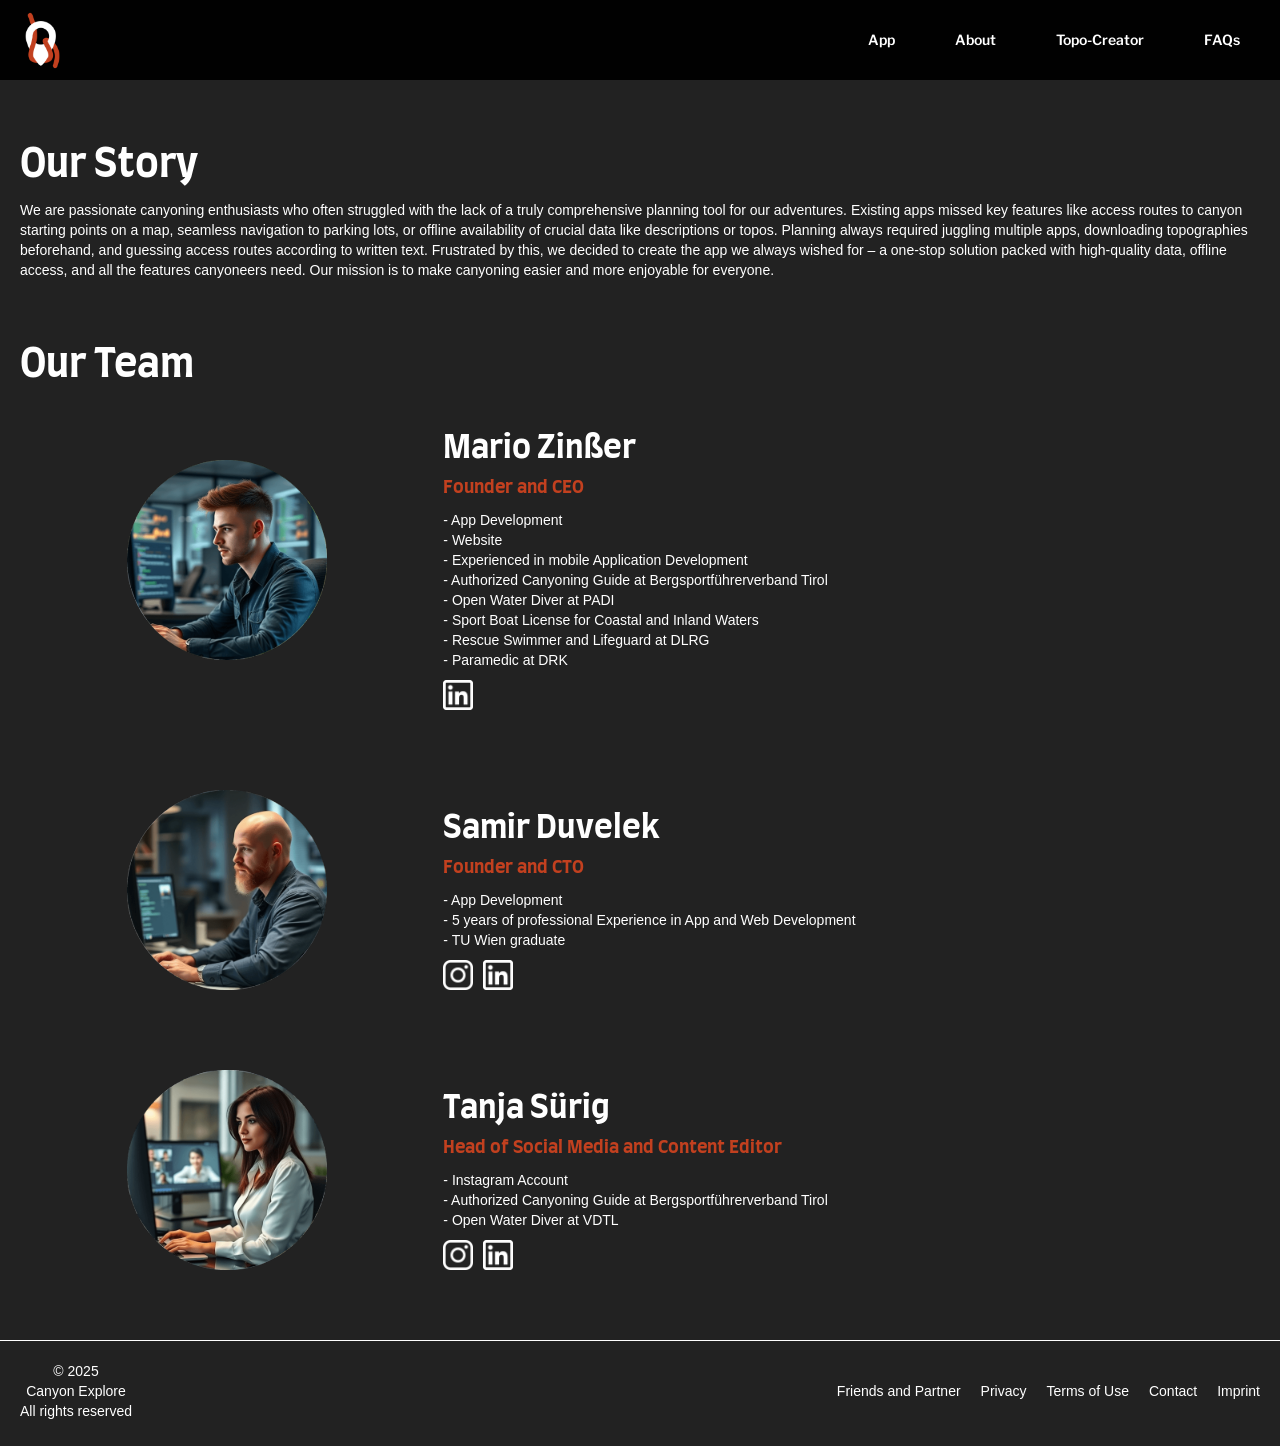
==== about/index.html @ db8e6ef5 "feat: version 1" ====
<!DOCTYPE html><html lang="en" data-wf-domain="www.canyon-explore.com" data-wf-page="65440cc160da2babdf709487" data-wf-site="65351b636047abfdf885dafb"><head><meta charset="utf-8"/><title>About</title><meta content="Plan your next canyoning adventure effortlessly! Discover detailed topographies, interactive maps, and essential canyon information all in one app." name="description"/><meta content="About" property="og:title"/><meta content="Plan your next canyoning adventure effortlessly! Discover detailed topographies, interactive maps, and essential canyon information all in one app." property="og:description"/><meta content="About" property="twitter:title"/><meta content="Plan your next canyoning adventure effortlessly! Discover detailed topographies, interactive maps, and essential canyon information all in one app." property="twitter:description"/><meta property="og:type" content="website"/><meta content="summary_large_image" name="twitter:card"/><meta content="width=device-width, initial-scale=1" name="viewport"/><link href="../assets/css/site.css" rel="stylesheet" type="text/css"/><link href="../assets/logos/677d293c46899a7c3271af0a_Canyon-Explore_Logo_light_blackBack_32.png" rel="shortcut icon" type="image/x-icon"/><link href="../assets/logos/677d293f7320017c57e8f703_Canyon-Explore_Logo_light_blackBack_256.png" rel="apple-touch-icon"/>
</head><body class="body-2"><div data-collapse="all" data-animation="default" data-duration="400" data-easing="ease-out" data-easing2="ease-out" role="banner" class="navigation w-nav"><div class="div-nav-bar"><div class="div-nav-logo"><div class="div-logo"><a href="/" class="link-logo w-inline-block"><img src="../assets/logos/67701f892122796ef4009e57_Canyon-Explore_Logo_light_noBack.png" loading="lazy" sizes="(max-width: 2480px) 100vw, 2480px" srcset="../assets/logos/67701f892122796ef4009e57_Canyon-Explore_Logo_light_noBack-p-500.png 500w, ../assets/logos/67701f892122796ef4009e57_Canyon-Explore_Logo_light_noBack-p-800.png 800w, ../assets/logos/67701f892122796ef4009e57_Canyon-Explore_Logo_light_noBack-p-1080.png 1080w, ../assets/logos/67701f892122796ef4009e57_Canyon-Explore_Logo_light_noBack-p-1600.png 1600w, ../assets/logos/67701f892122796ef4009e57_Canyon-Explore_Logo_light_noBack-p-2000.png 2000w, ../assets/logos/67701f892122796ef4009e57_Canyon-Explore_Logo_light_noBack.png 2480w" alt="canyon explore logo" class="image-logo"/></a></div></div><div class="div-nav-menubar"><a href="/" class="nav-link w-inline-block"><div class="text-block-nav">App</div></a><a href="/about" aria-current="page" class="nav-link w-inline-block w--current"><div class="text-block-nav">About</div></a><a href="https://topo-creator.canyon-explore.com/" target="_blank" class="nav-link w-inline-block"><div class="text-block-nav">Topo-Creator</div></a><a href="/faqs" class="nav-link w-inline-block"><div class="text-block-nav">FAQs</div></a></div></div><div data-w-id="5064131c-6b98-7886-200a-78e02615dc3b" class="div-nav-background"></div></div><section class="section-11"><h1 class="heading-9">Our Story</h1><p>We are passionate canyoning enthusiasts who often struggled with the lack of a truly comprehensive planning tool for our adventures. Existing apps missed key features like access routes to canyon starting points on a map, seamless navigation to parking lots, or offline availability of crucial data like descriptions or topos. Planning always required juggling multiple apps, downloading topographies beforehand, and guessing access routes according to written text. Frustrated by this, we decided to create the app we always wished for – a one-stop solution packed with high-quality data, offline access, and all the features canyoneers need. Our mission is to make canyoning easier and more enjoyable for everyone.</p></section><section class="section-9"><h1 class="heading-8">Our Team</h1></section><section class="section-10"><div class="div-block-19"><div class="columns-6 w-row"><div class="column-5 w-col w-col-4"><div class="div-block-17"><img src="../assets/images/677401cbb4c306c65fcf4782_mario_office.png" loading="lazy" sizes="(max-width: 479px) 96vw, (max-width: 767px) 97vw, (max-width: 991px) 31vw, (max-width: 1279px) 32vw, 33vw" srcset="../assets/images/677401cbb4c306c65fcf4782_mario_office-p-500.png 500w, ../assets/images/677401cbb4c306c65fcf4782_mario_office-p-800.png 800w, ../assets/images/677401cbb4c306c65fcf4782_mario_office.png 1024w" alt="mario office" class="image-20"/><img src="../assets/images/6771bc56de847249fac8bb61_mario_canyoning.png" loading="lazy" sizes="(max-width: 479px) 96vw, (max-width: 767px) 97vw, (max-width: 991px) 31vw, (max-width: 1279px) 32vw, 33vw" srcset="../assets/images/6771bc56de847249fac8bb61_mario_canyoning-p-500.png 500w, ../assets/images/6771bc56de847249fac8bb61_mario_canyoning-p-800.png 800w, ../assets/images/6771bc56de847249fac8bb61_mario_canyoning.png 1024w" alt="mario can" class="image-21"/></div></div><div class="w-col w-col-8"><h2 class="heading-11">Mario Zinßer</h2><h4 class="heading-14">Founder and CEO</h4><p>- App Development<br/>- Website<br/>- Experienced in mobile Application Development<br/>- Authorized Canyoning Guide at Bergsportführerverband Tirol<br/>- Open Water Diver at PADI<br/>- Sport Boat License for Coastal and Inland Waters<br/>- Rescue Swimmer and Lifeguard at DLRG<br/>- Paramedic at DRK</p><div class="div-block-18"><a href="https://www.linkedin.com/in/mario-zinsser/" target="_blank" class="w-inline-block"><img src="../assets/icons/677d2c56745a3816a3869003_linkedin.png" loading="lazy" alt="linkedin icon" class="image-22"/></a></div></div></div></div><div class="div-block-19"><div class="columns-6 w-row"><div class="column-5 w-col w-col-4"><div class="div-block-17"><img src="../assets/images/677401cbf8ae43c6a2ff76d9_samir_office.png" loading="lazy" sizes="(max-width: 479px) 96vw, (max-width: 767px) 97vw, (max-width: 991px) 31vw, (max-width: 1279px) 32vw, 33vw" srcset="../assets/images/677401cbf8ae43c6a2ff76d9_samir_office-p-500.png 500w, ../assets/images/677401cbf8ae43c6a2ff76d9_samir_office-p-800.png 800w, ../assets/images/677401cbf8ae43c6a2ff76d9_samir_office.png 1024w" alt="samir office" class="image-20"/><img src="../assets/images/6771bc5591f3f9852c69ddff_samir_canyoning.png" loading="lazy" sizes="(max-width: 479px) 96vw, (max-width: 767px) 97vw, (max-width: 991px) 31vw, (max-width: 1279px) 32vw, 33vw" srcset="../assets/images/6771bc5591f3f9852c69ddff_samir_canyoning-p-500.png 500w, ../assets/images/6771bc5591f3f9852c69ddff_samir_canyoning-p-800.png 800w, ../assets/images/6771bc5591f3f9852c69ddff_samir_canyoning.png 1024w" alt="samir can" class="image-21"/></div></div><div class="w-col w-col-8"><h2 class="heading-11">Samir Duvelek</h2><h4 class="heading-14">Founder and CTO</h4><p>- App Development<br/>- 5 years of professional Experience in App and Web Development<br/>- ⁠TU Wien graduate</p><div class="div-block-18"><a href="https://www.instagram.com" target="_blank" class="w-inline-block"><img src="../assets/icons/677d2c56225ca322fa68c792_insta.png" loading="lazy" alt="insta icon" class="image-23"/></a><a href="https://www.linkedin.com" target="_blank" class="w-inline-block"><img src="../assets/icons/677d2c56745a3816a3869003_linkedin.png" loading="lazy" alt="linkedin icon" class="image-22"/></a></div></div></div></div><div class="div-block-19"><div class="columns-6 w-row"><div class="column-5 w-col w-col-4"><div class="div-block-17"><img src="../assets/images/677401cb160207547bcafa12_tata_office.png" loading="lazy" sizes="(max-width: 479px) 96vw, (max-width: 767px) 97vw, (max-width: 991px) 31vw, (max-width: 1279px) 32vw, 33vw" srcset="../assets/images/677401cb160207547bcafa12_tata_office-p-500.png 500w, ../assets/images/677401cb160207547bcafa12_tata_office-p-800.png 800w, ../assets/images/677401cb160207547bcafa12_tata_office.png 1024w" alt="tata office" class="image-20"/><img src="../assets/images/6772f668ad59527c275caa33_tata_canyoning.png" loading="lazy" sizes="(max-width: 479px) 96vw, (max-width: 767px) 97vw, (max-width: 991px) 31vw, (max-width: 1279px) 32vw, 33vw" srcset="../assets/images/6772f668ad59527c275caa33_tata_canyoning-p-500.png 500w, ../assets/images/6772f668ad59527c275caa33_tata_canyoning-p-800.png 800w, ../assets/images/6772f668ad59527c275caa33_tata_canyoning.png 1024w" alt="tata can" class="image-21"/></div></div><div class="w-col w-col-8"><h2 class="heading-11">Tanja Sürig</h2><h4 class="heading-14">Head of Social Media and Content Editor</h4><p>- Instagram Account<br/>- Authorized Canyoning Guide at Bergsportführerverband Tirol<br/>- Open Water Diver at VDTL</p><div class="div-block-18"><a href="https://www.instagram.com/tata.srg" target="_blank" class="w-inline-block"><img src="../assets/icons/677d2c56225ca322fa68c792_insta.png" loading="lazy" alt="insta icon" class="image-23"/></a><a href="https://www.linkedin.com/in/tanja-s%C3%BCrig-2903/" target="_blank" class="w-inline-block"><img src="../assets/icons/677d2c56745a3816a3869003_linkedin.png" loading="lazy" alt="linkedin icon" class="image-22"/></a></div></div></div></div></section><div class="footer"><div class="div-block-16"></div><div class="div-footer-container"><div class="div-footer-logo"><div class="text-block-5">© 2025<br/>Canyon Explore<br/>All rights reserved</div></div><div class="div-footer-imprint"><a href="/friends-and-partner" class="link-text-footer">Friends and Partner</a><a href="/privacy" class="link-text-footer">Privacy</a><a href="/terms-of-use" class="link-text-footer">Terms of Use</a><a href="/contact" class="link-text-footer">Contact</a><a href="/imprint" class="link-text-footer">Imprint</a></div></div></div><script src="../assets/js/site.js" defer></script></body></html>
---- assets/css/site.css ----
@font-face {
  font-family: 'Farro';
  font-style: normal;
  font-weight: 300;
  font-display: swap;
  src: url('../fonts/i7dJIFl3byGNHa3hNJ6-.ttf') format('truetype');
}

@font-face {
  font-family: 'Farro';
  font-style: normal;
  font-weight: 400;
  font-display: swap;
  src: url('../fonts/i7dEIFl3byGNHZVN.ttf') format('truetype');
}

@font-face {
  font-family: 'Farro';
  font-style: normal;
  font-weight: 500;
  font-display: swap;
  src: url('../fonts/i7dJIFl3byGNHa25NZ6-.ttf') format('truetype');
}

@font-face {
  font-family: 'Farro';
  font-style: normal;
  font-weight: 700;
  font-display: swap;
  src: url('../fonts/i7dJIFl3byGNHa3xM56-.ttf') format('truetype');
}

@font-face {
  font-family: 'IBM Plex Mono';
  font-style: normal;
  font-weight: 300;
  font-display: swap;
  src: url('../fonts/-F6qfjptAgt5VM-kVkqdyU8n3oQI8lc.ttf') format('truetype');
}

@font-face {
  font-family: 'IBM Plex Mono';
  font-style: normal;
  font-weight: 400;
  font-display: swap;
  src: url('../fonts/-F63fjptAgt5VM-kVkqdyU8n5ig.ttf') format('truetype');
}

@font-face {
  font-family: 'IBM Plex Mono';
  font-style: normal;
  font-weight: 500;
  font-display: swap;
  src: url('../fonts/-F6qfjptAgt5VM-kVkqdyU8n3twJ8lc.ttf') format('truetype');
}

@font-face {
  font-family: 'IBM Plex Mono';
  font-style: normal;
  font-weight: 600;
  font-display: swap;
  src: url('../fonts/-F6qfjptAgt5VM-kVkqdyU8n3vAO8lc.ttf') format('truetype');
}

@font-face {
  font-family: 'IBM Plex Mono';
  font-style: normal;
  font-weight: 700;
  font-display: swap;
  src: url('../fonts/-F6qfjptAgt5VM-kVkqdyU8n3pQP8lc.ttf') format('truetype');
}

@font-face {
  font-family: 'Libre Franklin';
  font-style: normal;
  font-weight: 300;
  font-display: swap;
  src: url('../fonts/jizOREVItHgc8qDIbSTKq4XkRg8T88bjFuXOnduhcMWUBw.ttf') format('truetype');
}

@font-face {
  font-family: 'Libre Franklin';
  font-style: normal;
  font-weight: 400;
  font-display: swap;
  src: url('../fonts/jizOREVItHgc8qDIbSTKq4XkRg8T88bjFuXOnduhLsWUBw.ttf') format('truetype');
}

@font-face {
  font-family: 'Libre Franklin';
  font-style: normal;
  font-weight: 500;
  font-display: swap;
  src: url('../fonts/jizOREVItHgc8qDIbSTKq4XkRg8T88bjFuXOnduhHMWUBw.ttf') format('truetype');
}

@font-face {
  font-family: 'Libre Franklin';
  font-style: normal;
  font-weight: 600;
  font-display: swap;
  src: url('../fonts/jizOREVItHgc8qDIbSTKq4XkRg8T88bjFuXOnduh8MKUBw.ttf') format('truetype');
}

@font-face {
  font-family: 'Libre Franklin';
  font-style: normal;
  font-weight: 700;
  font-display: swap;
  src: url('../fonts/jizOREVItHgc8qDIbSTKq4XkRg8T88bjFuXOnduhycKUBw.ttf') format('truetype');
}

html {
  -webkit-text-size-adjust: 100%;
  -ms-text-size-adjust: 100%;
  font-family: sans-serif;
}

body {
  margin: 0;
}

article, aside, details, figcaption, figure, footer, header, hgroup, main, menu, nav, section, summary {
  display: block;
}

audio, canvas, progress, video {
  vertical-align: baseline;
  display: inline-block;
}

audio:not([controls]) {
  height: 0;
  display: none;
}

[hidden], template {
  display: none;
}

a {
  background-color: #0000;
}

a:active, a:hover {
  outline: 0;
}

abbr[title] {
  border-bottom: 1px dotted;
}

b, strong {
  font-weight: bold;
}

dfn {
  font-style: italic;
}

h1 {
  margin: .67em 0;
  font-size: 2em;
}

mark {
  color: #000;
  background: #ff0;
}

small {
  font-size: 80%;
}

sub, sup {
  vertical-align: baseline;
  font-size: 75%;
  line-height: 0;
  position: relative;
}

sup {
  top: -.5em;
}

sub {
  bottom: -.25em;
}

img {
  border: 0;
}

svg:not(:root) {
  overflow: hidden;
}

hr {
  box-sizing: content-box;
  height: 0;
}

pre {
  overflow: auto;
}

code, kbd, pre, samp {
  font-family: monospace;
  font-size: 1em;
}

button, input, optgroup, select, textarea {
  color: inherit;
  font: inherit;
  margin: 0;
}

button {
  overflow: visible;
}

button, select {
  text-transform: none;
}

button, html input[type="button"], input[type="reset"] {
  -webkit-appearance: button;
  cursor: pointer;
}

button[disabled], html input[disabled] {
  cursor: default;
}

button::-moz-focus-inner, input::-moz-focus-inner {
  border: 0;
  padding: 0;
}

input {
  line-height: normal;
}

input[type="checkbox"], input[type="radio"] {
  box-sizing: border-box;
  padding: 0;
}

input[type="number"]::-webkit-inner-spin-button, input[type="number"]::-webkit-outer-spin-button {
  height: auto;
}

input[type="search"] {
  -webkit-appearance: none;
}

input[type="search"]::-webkit-search-cancel-button, input[type="search"]::-webkit-search-decoration {
  -webkit-appearance: none;
}

legend {
  border: 0;
  padding: 0;
}

textarea {
  overflow: auto;
}

optgroup {
  font-weight: bold;
}

table {
  border-collapse: collapse;
  border-spacing: 0;
}

td, th {
  padding: 0;
}

@font-face {
  font-family: site-icons;
  src: url("[data-uri]") format("truetype");
  font-weight: normal;
  font-style: normal;
}

[class^="w-icon-"], [class*=" w-icon-"] {
  speak: none;
  font-variant: normal;
  text-transform: none;
  -webkit-font-smoothing: antialiased;
  -moz-osx-font-smoothing: grayscale;
  font-style: normal;
  font-weight: normal;
  line-height: 1;
  font-family: site-icons !important;
}

.w-icon-slider-right:before {
  content: "";
}

.w-icon-slider-left:before {
  content: "";
}

.w-icon-nav-menu:before {
  content: "";
}

.w-icon-arrow-down:before, .w-icon-dropdown-toggle:before {
  content: "";
}

.w-icon-file-upload-remove:before {
  content: "";
}

.w-icon-file-upload-icon:before {
  content: "";
}

* {
  box-sizing: border-box;
}

html {
  height: 100%;
}

body {
  color: #333;
  background-color: #fff;
  min-height: 100%;
  margin: 0;
  font-family: Arial, sans-serif;
  font-size: 14px;
  line-height: 20px;
}

img {
  vertical-align: middle;
  max-width: 100%;
  display: inline-block;
}

html.w-mod-touch * {
  background-attachment: scroll !important;
}

.w-block {
  display: block;
}

.w-inline-block {
  max-width: 100%;
  display: inline-block;
}

.w-clearfix:before, .w-clearfix:after {
  content: " ";
  grid-area: 1 / 1 / 2 / 2;
  display: table;
}

.w-clearfix:after {
  clear: both;
}

.w-hidden {
  display: none;
}

.w-button {
  color: #fff;
  line-height: inherit;
  cursor: pointer;
  background-color: #3898ec;
  border: 0;
  border-radius: 0;
  padding: 9px 15px;
  text-decoration: none;
  display: inline-block;
}

input.w-button {
  -webkit-appearance: button;
}

html[data-w-dynpage] [data-w-cloak] {
  color: #0000 !important;
}

.w-code-block {
  margin: unset;
}

pre.w-code-block code {
  all: inherit;
}

.w-optimization {
  display: contents;
}

.w-site-badge, .w-site-badge > img {
  box-sizing: unset;
  width: unset;
  height: unset;
  max-height: unset;
  max-width: unset;
  min-height: unset;
  min-width: unset;
  margin: unset;
  padding: unset;
  float: unset;
  clear: unset;
  border: unset;
  border-radius: unset;
  background: unset;
  background-image: unset;
  background-position: unset;
  background-size: unset;
  background-repeat: unset;
  background-origin: unset;
  background-clip: unset;
  background-attachment: unset;
  background-color: unset;
  box-shadow: unset;
  transform: unset;
  direction: unset;
  font-family: unset;
  font-weight: unset;
  color: unset;
  font-size: unset;
  line-height: unset;
  font-style: unset;
  font-variant: unset;
  text-align: unset;
  letter-spacing: unset;
  -webkit-text-decoration: unset;
  text-decoration: unset;
  text-indent: unset;
  text-transform: unset;
  list-style-type: unset;
  text-shadow: unset;
  vertical-align: unset;
  cursor: unset;
  white-space: unset;
  word-break: unset;
  word-spacing: unset;
  word-wrap: unset;
  transition: unset;
}

.w-site-badge {
  white-space: nowrap;
  cursor: pointer;
  box-shadow: 0 0 0 1px #0000001a, 0 1px 3px #0000001a;
  visibility: visible !important;
  opacity: 1 !important;
  z-index: 2147483647 !important;
  color: #aaadb0 !important;
  overflow: unset !important;
  background-color: #fff !important;
  border-radius: 3px !important;
  width: auto !important;
  height: auto !important;
  margin: 0 !important;
  padding: 6px !important;
  font-size: 12px !important;
  line-height: 14px !important;
  text-decoration: none !important;
  display: inline-block !important;
  position: fixed !important;
  inset: auto 12px 12px auto !important;
  transform: none !important;
}

.w-site-badge > img {
  position: unset;
  visibility: unset !important;
  opacity: 1 !important;
  vertical-align: middle !important;
  display: inline-block !important;
}

h1, h2, h3, h4, h5, h6 {
  margin-bottom: 10px;
  font-weight: bold;
}

h1 {
  margin-top: 20px;
  font-size: 38px;
  line-height: 44px;
}

h2 {
  margin-top: 20px;
  font-size: 32px;
  line-height: 36px;
}

h3 {
  margin-top: 20px;
  font-size: 24px;
  line-height: 30px;
}

h4 {
  margin-top: 10px;
  font-size: 18px;
  line-height: 24px;
}

h5 {
  margin-top: 10px;
  font-size: 14px;
  line-height: 20px;
}

h6 {
  margin-top: 10px;
  font-size: 12px;
  line-height: 18px;
}

p {
  margin-top: 0;
  margin-bottom: 10px;
}

blockquote {
  border-left: 5px solid #e2e2e2;
  margin: 0 0 10px;
  padding: 10px 20px;
  font-size: 18px;
  line-height: 22px;
}

figure {
  margin: 0 0 10px;
}

ul, ol {
  margin-top: 0;
  margin-bottom: 10px;
  padding-left: 40px;
}

.w-list-unstyled {
  padding-left: 0;
  list-style: none;
}

.w-embed:before, .w-embed:after {
  content: " ";
  grid-area: 1 / 1 / 2 / 2;
  display: table;
}

.w-embed:after {
  clear: both;
}

.w-video {
  width: 100%;
  padding: 0;
  position: relative;
}

.w-video iframe, .w-video object, .w-video embed {
  border: none;
  width: 100%;
  height: 100%;
  position: absolute;
  top: 0;
  left: 0;
}

fieldset {
  border: 0;
  margin: 0;
  padding: 0;
}

button, [type="button"], [type="reset"] {
  cursor: pointer;
  -webkit-appearance: button;
  border: 0;
}

.w-form {
  margin: 0 0 15px;
}

.w-form-done {
  text-align: center;
  background-color: #ddd;
  padding: 20px;
  display: none;
}

.w-form-fail {
  background-color: #ffdede;
  margin-top: 10px;
  padding: 10px;
  display: none;
}

label {
  margin-bottom: 5px;
  font-weight: bold;
  display: block;
}

.w-input, .w-select {
  color: #333;
  vertical-align: middle;
  background-color: #fff;
  border: 1px solid #ccc;
  width: 100%;
  height: 38px;
  margin-bottom: 10px;
  padding: 8px 12px;
  font-size: 14px;
  line-height: 1.42857;
  display: block;
}

.w-input::placeholder, .w-select::placeholder {
  color: #999;
}

.w-input:focus, .w-select:focus {
  border-color: #3898ec;
  outline: 0;
}

.w-input[disabled], .w-select[disabled], .w-input[readonly], .w-select[readonly], fieldset[disabled] .w-input, fieldset[disabled] .w-select {
  cursor: not-allowed;
}

.w-input[disabled]:not(.w-input-disabled), .w-select[disabled]:not(.w-input-disabled), .w-input[readonly], .w-select[readonly], fieldset[disabled]:not(.w-input-disabled) .w-input, fieldset[disabled]:not(.w-input-disabled) .w-select {
  background-color: #eee;
}

textarea.w-input, textarea.w-select {
  height: auto;
}

.w-select {
  background-color: #f3f3f3;
}

.w-select[multiple] {
  height: auto;
}

.w-form-label {
  cursor: pointer;
  margin-bottom: 0;
  font-weight: normal;
  display: inline-block;
}

.w-radio {
  margin-bottom: 5px;
  padding-left: 20px;
  display: block;
}

.w-radio:before, .w-radio:after {
  content: " ";
  grid-area: 1 / 1 / 2 / 2;
  display: table;
}

.w-radio:after {
  clear: both;
}

.w-radio-input {
  float: left;
  margin: 3px 0 0 -20px;
  line-height: normal;
}

.w-file-upload {
  margin-bottom: 10px;
  display: block;
}

.w-file-upload-input {
  opacity: 0;
  z-index: -100;
  width: .1px;
  height: .1px;
  position: absolute;
  overflow: hidden;
}

.w-file-upload-default, .w-file-upload-uploading, .w-file-upload-success {
  color: #333;
  display: inline-block;
}

.w-file-upload-error {
  margin-top: 10px;
  display: block;
}

.w-file-upload-default.w-hidden, .w-file-upload-uploading.w-hidden, .w-file-upload-error.w-hidden, .w-file-upload-success.w-hidden {
  display: none;
}

.w-file-upload-uploading-btn {
  cursor: pointer;
  background-color: #fafafa;
  border: 1px solid #ccc;
  margin: 0;
  padding: 8px 12px;
  font-size: 14px;
  font-weight: normal;
  display: flex;
}

.w-file-upload-file {
  background-color: #fafafa;
  border: 1px solid #ccc;
  flex-grow: 1;
  justify-content: space-between;
  margin: 0;
  padding: 8px 9px 8px 11px;
  display: flex;
}

.w-file-upload-file-name {
  font-size: 14px;
  font-weight: normal;
  display: block;
}

.w-file-remove-link {
  cursor: pointer;
  width: auto;
  height: auto;
  margin-top: 3px;
  margin-left: 10px;
  padding: 3px;
  display: block;
}

.w-icon-file-upload-remove {
  margin: auto;
  font-size: 10px;
}

.w-file-upload-error-msg {
  color: #ea384c;
  padding: 2px 0;
  display: inline-block;
}

.w-file-upload-info {
  padding: 0 12px;
  line-height: 38px;
  display: inline-block;
}

.w-file-upload-label {
  cursor: pointer;
  background-color: #fafafa;
  border: 1px solid #ccc;
  margin: 0;
  padding: 8px 12px;
  font-size: 14px;
  font-weight: normal;
  display: inline-block;
}

.w-icon-file-upload-icon, .w-icon-file-upload-uploading {
  width: 20px;
  margin-right: 8px;
  display: inline-block;
}

.w-icon-file-upload-uploading {
  height: 20px;
}

.w-container {
  max-width: 940px;
  margin-left: auto;
  margin-right: auto;
}

.w-container:before, .w-container:after {
  content: " ";
  grid-area: 1 / 1 / 2 / 2;
  display: table;
}

.w-container:after {
  clear: both;
}

.w-container .w-row {
  margin-left: -10px;
  margin-right: -10px;
}

.w-row:before, .w-row:after {
  content: " ";
  grid-area: 1 / 1 / 2 / 2;
  display: table;
}

.w-row:after {
  clear: both;
}

.w-row .w-row {
  margin-left: 0;
  margin-right: 0;
}

.w-col {
  float: left;
  width: 100%;
  min-height: 1px;
  padding-left: 10px;
  padding-right: 10px;
  position: relative;
}

.w-col .w-col {
  padding-left: 0;
  padding-right: 0;
}

.w-col-1 {
  width: 8.33333%;
}

.w-col-2 {
  width: 16.6667%;
}

.w-col-3 {
  width: 25%;
}

.w-col-4 {
  width: 33.3333%;
}

.w-col-5 {
  width: 41.6667%;
}

.w-col-6 {
  width: 50%;
}

.w-col-7 {
  width: 58.3333%;
}

.w-col-8 {
  width: 66.6667%;
}

.w-col-9 {
  width: 75%;
}

.w-col-10 {
  width: 83.3333%;
}

.w-col-11 {
  width: 91.6667%;
}

.w-col-12 {
  width: 100%;
}

.w-hidden-main {
  display: none !important;
}

@media screen and (max-width: 991px) {
  .w-container {
    max-width: 728px;
  }

  .w-hidden-main {
    display: inherit !important;
  }

  .w-hidden-medium {
    display: none !important;
  }

  .w-col-medium-1 {
    width: 8.33333%;
  }

  .w-col-medium-2 {
    width: 16.6667%;
  }

  .w-col-medium-3 {
    width: 25%;
  }

  .w-col-medium-4 {
    width: 33.3333%;
  }

  .w-col-medium-5 {
    width: 41.6667%;
  }

  .w-col-medium-6 {
    width: 50%;
  }

  .w-col-medium-7 {
    width: 58.3333%;
  }

  .w-col-medium-8 {
    width: 66.6667%;
  }

  .w-col-medium-9 {
    width: 75%;
  }

  .w-col-medium-10 {
    width: 83.3333%;
  }

  .w-col-medium-11 {
    width: 91.6667%;
  }

  .w-col-medium-12 {
    width: 100%;
  }

  .w-col-stack {
    width: 100%;
    left: auto;
    right: auto;
  }
}

@media screen and (max-width: 767px) {
  .w-hidden-main, .w-hidden-medium {
    display: inherit !important;
  }

  .w-hidden-small {
    display: none !important;
  }

  .w-row, .w-container .w-row {
    margin-left: 0;
    margin-right: 0;
  }

  .w-col {
    width: 100%;
    left: auto;
    right: auto;
  }

  .w-col-small-1 {
    width: 8.33333%;
  }

  .w-col-small-2 {
    width: 16.6667%;
  }

  .w-col-small-3 {
    width: 25%;
  }

  .w-col-small-4 {
    width: 33.3333%;
  }

  .w-col-small-5 {
    width: 41.6667%;
  }

  .w-col-small-6 {
    width: 50%;
  }

  .w-col-small-7 {
    width: 58.3333%;
  }

  .w-col-small-8 {
    width: 66.6667%;
  }

  .w-col-small-9 {
    width: 75%;
  }

  .w-col-small-10 {
    width: 83.3333%;
  }

  .w-col-small-11 {
    width: 91.6667%;
  }

  .w-col-small-12 {
    width: 100%;
  }
}

@media screen and (max-width: 479px) {
  .w-container {
    max-width: none;
  }

  .w-hidden-main, .w-hidden-medium, .w-hidden-small {
    display: inherit !important;
  }

  .w-hidden-tiny {
    display: none !important;
  }

  .w-col {
    width: 100%;
  }

  .w-col-tiny-1 {
    width: 8.33333%;
  }

  .w-col-tiny-2 {
    width: 16.6667%;
  }

  .w-col-tiny-3 {
    width: 25%;
  }

  .w-col-tiny-4 {
    width: 33.3333%;
  }

  .w-col-tiny-5 {
    width: 41.6667%;
  }

  .w-col-tiny-6 {
    width: 50%;
  }

  .w-col-tiny-7 {
    width: 58.3333%;
  }

  .w-col-tiny-8 {
    width: 66.6667%;
  }

  .w-col-tiny-9 {
    width: 75%;
  }

  .w-col-tiny-10 {
    width: 83.3333%;
  }

  .w-col-tiny-11 {
    width: 91.6667%;
  }

  .w-col-tiny-12 {
    width: 100%;
  }
}

.w-widget {
  position: relative;
}

.w-widget-map {
  width: 100%;
  height: 400px;
}

.w-widget-map label {
  width: auto;
  display: inline;
}

.w-widget-map img {
  max-width: inherit;
}

.w-widget-map .gm-style-iw {
  text-align: center;
}

.w-widget-map .gm-style-iw > button {
  display: none !important;
}

.w-widget-twitter {
  overflow: hidden;
}

.w-widget-twitter-count-shim {
  vertical-align: top;
  text-align: center;
  background: #fff;
  border: 1px solid #758696;
  border-radius: 3px;
  width: 28px;
  height: 20px;
  display: inline-block;
  position: relative;
}

.w-widget-twitter-count-shim * {
  pointer-events: none;
  -webkit-user-select: none;
  user-select: none;
}

.w-widget-twitter-count-shim .w-widget-twitter-count-inner {
  text-align: center;
  color: #999;
  font-family: serif;
  font-size: 15px;
  line-height: 12px;
  position: relative;
}

.w-widget-twitter-count-shim .w-widget-twitter-count-clear {
  display: block;
  position: relative;
}

.w-widget-twitter-count-shim.w--large {
  width: 36px;
  height: 28px;
}

.w-widget-twitter-count-shim.w--large .w-widget-twitter-count-inner {
  font-size: 18px;
  line-height: 18px;
}

.w-widget-twitter-count-shim:not(.w--vertical) {
  margin-left: 5px;
  margin-right: 8px;
}

.w-widget-twitter-count-shim:not(.w--vertical).w--large {
  margin-left: 6px;
}

.w-widget-twitter-count-shim:not(.w--vertical):before, .w-widget-twitter-count-shim:not(.w--vertical):after {
  content: " ";
  pointer-events: none;
  border: solid #0000;
  width: 0;
  height: 0;
  position: absolute;
  top: 50%;
  left: 0;
}

.w-widget-twitter-count-shim:not(.w--vertical):before {
  border-width: 4px;
  border-color: #75869600 #5d6c7b #75869600 #75869600;
  margin-top: -4px;
  margin-left: -9px;
}

.w-widget-twitter-count-shim:not(.w--vertical).w--large:before {
  border-width: 5px;
  margin-top: -5px;
  margin-left: -10px;
}

.w-widget-twitter-count-shim:not(.w--vertical):after {
  border-width: 4px;
  border-color: #fff0 #fff #fff0 #fff0;
  margin-top: -4px;
  margin-left: -8px;
}

.w-widget-twitter-count-shim:not(.w--vertical).w--large:after {
  border-width: 5px;
  margin-top: -5px;
  margin-left: -9px;
}

.w-widget-twitter-count-shim.w--vertical {
  width: 61px;
  height: 33px;
  margin-bottom: 8px;
}

.w-widget-twitter-count-shim.w--vertical:before, .w-widget-twitter-count-shim.w--vertical:after {
  content: " ";
  pointer-events: none;
  border: solid #0000;
  width: 0;
  height: 0;
  position: absolute;
  top: 100%;
  left: 50%;
}

.w-widget-twitter-count-shim.w--vertical:before {
  border-width: 5px;
  border-color: #5d6c7b #75869600 #75869600;
  margin-left: -5px;
}

.w-widget-twitter-count-shim.w--vertical:after {
  border-width: 4px;
  border-color: #fff #fff0 #fff0;
  margin-left: -4px;
}

.w-widget-twitter-count-shim.w--vertical .w-widget-twitter-count-inner {
  font-size: 18px;
  line-height: 22px;
}

.w-widget-twitter-count-shim.w--vertical.w--large {
  width: 76px;
}

.w-background-video {
  color: #fff;
  height: 500px;
  position: relative;
  overflow: hidden;
}

.w-background-video > video {
  object-fit: cover;
  z-index: -100;
  background-position: 50%;
  background-size: cover;
  width: 100%;
  height: 100%;
  margin: auto;
  position: absolute;
  inset: -100%;
}

.w-background-video > video::-webkit-media-controls-start-playback-button {
  -webkit-appearance: none;
  display: none !important;
}

.w-background-video--control {
  background-color: #0000;
  padding: 0;
  position: absolute;
  bottom: 1em;
  right: 1em;
}

.w-background-video--control > [hidden] {
  display: none !important;
}

.w-slider {
  text-align: center;
  clear: both;
  -webkit-tap-highlight-color: #0000;
  tap-highlight-color: #0000;
  background: #ddd;
  height: 300px;
  position: relative;
}

.w-slider-mask {
  z-index: 1;
  white-space: nowrap;
  height: 100%;
  display: block;
  position: relative;
  left: 0;
  right: 0;
  overflow: hidden;
}

.w-slide {
  vertical-align: top;
  white-space: normal;
  text-align: left;
  width: 100%;
  height: 100%;
  display: inline-block;
  position: relative;
}

.w-slider-nav {
  z-index: 2;
  text-align: center;
  -webkit-tap-highlight-color: #0000;
  tap-highlight-color: #0000;
  height: 40px;
  margin: auto;
  padding-top: 10px;
  position: absolute;
  inset: auto 0 0;
}

.w-slider-nav.w-round > div {
  border-radius: 100%;
}

.w-slider-nav.w-num > div {
  font-size: inherit;
  line-height: inherit;
  width: auto;
  height: auto;
  padding: .2em .5em;
}

.w-slider-nav.w-shadow > div {
  box-shadow: 0 0 3px #3336;
}

.w-slider-nav-invert {
  color: #fff;
}

.w-slider-nav-invert > div {
  background-color: #2226;
}

.w-slider-nav-invert > div.w-active {
  background-color: #222;
}

.w-slider-dot {
  cursor: pointer;
  background-color: #fff6;
  width: 1em;
  height: 1em;
  margin: 0 3px .5em;
  transition: background-color .1s, color .1s;
  display: inline-block;
  position: relative;
}

.w-slider-dot.w-active {
  background-color: #fff;
}

.w-slider-dot:focus {
  outline: none;
  box-shadow: 0 0 0 2px #fff;
}

.w-slider-dot:focus.w-active {
  box-shadow: none;
}

.w-slider-arrow-left, .w-slider-arrow-right {
  cursor: pointer;
  color: #fff;
  -webkit-tap-highlight-color: #0000;
  tap-highlight-color: #0000;
  -webkit-user-select: none;
  user-select: none;
  width: 80px;
  margin: auto;
  font-size: 40px;
  position: absolute;
  inset: 0;
  overflow: hidden;
}

.w-slider-arrow-left [class^="w-icon-"], .w-slider-arrow-right [class^="w-icon-"], .w-slider-arrow-left [class*=" w-icon-"], .w-slider-arrow-right [class*=" w-icon-"] {
  position: absolute;
}

.w-slider-arrow-left:focus, .w-slider-arrow-right:focus {
  outline: 0;
}

.w-slider-arrow-left {
  z-index: 3;
  right: auto;
}

.w-slider-arrow-right {
  z-index: 4;
  left: auto;
}

.w-icon-slider-left, .w-icon-slider-right {
  width: 1em;
  height: 1em;
  margin: auto;
  inset: 0;
}

.w-slider-aria-label {
  clip: rect(0 0 0 0);
  border: 0;
  width: 1px;
  height: 1px;
  margin: -1px;
  padding: 0;
  position: absolute;
  overflow: hidden;
}

.w-slider-force-show {
  display: block !important;
}

.w-dropdown {
  text-align: left;
  z-index: 900;
  margin-left: auto;
  margin-right: auto;
  display: inline-block;
  position: relative;
}

.w-dropdown-btn, .w-dropdown-toggle, .w-dropdown-link {
  vertical-align: top;
  color: #222;
  text-align: left;
  white-space: nowrap;
  margin-left: auto;
  margin-right: auto;
  padding: 20px;
  text-decoration: none;
  position: relative;
}

.w-dropdown-toggle {
  -webkit-user-select: none;
  user-select: none;
  cursor: pointer;
  padding-right: 40px;
  display: inline-block;
}

.w-dropdown-toggle:focus {
  outline: 0;
}

.w-icon-dropdown-toggle {
  width: 1em;
  height: 1em;
  margin: auto 20px auto auto;
  position: absolute;
  top: 0;
  bottom: 0;
  right: 0;
}

.w-dropdown-list {
  background: #ddd;
  min-width: 100%;
  display: none;
  position: absolute;
}

.w-dropdown-list.w--open {
  display: block;
}

.w-dropdown-link {
  color: #222;
  padding: 10px 20px;
  display: block;
}

.w-dropdown-link.w--current {
  color: #0082f3;
}

.w-dropdown-link:focus {
  outline: 0;
}

@media screen and (max-width: 767px) {
  .w-nav-brand {
    padding-left: 10px;
  }
}

.w-lightbox-backdrop {
  cursor: auto;
  letter-spacing: normal;
  text-indent: 0;
  text-shadow: none;
  text-transform: none;
  visibility: visible;
  white-space: normal;
  word-break: normal;
  word-spacing: normal;
  word-wrap: normal;
  color: #fff;
  text-align: center;
  z-index: 2000;
  opacity: 0;
  -webkit-user-select: none;
  -moz-user-select: none;
  -webkit-tap-highlight-color: transparent;
  background: #000000e6;
  outline: 0;
  font-family: Helvetica Neue, Helvetica, Ubuntu, Segoe UI, Verdana, sans-serif;
  font-size: 17px;
  font-style: normal;
  font-weight: 300;
  line-height: 1.2;
  list-style: disc;
  position: fixed;
  inset: 0;
  -webkit-transform: translate(0);
}

.w-lightbox-backdrop, .w-lightbox-container {
  -webkit-overflow-scrolling: touch;
  height: 100%;
  overflow: auto;
}

.w-lightbox-content {
  height: 100vh;
  position: relative;
  overflow: hidden;
}

.w-lightbox-view {
  opacity: 0;
  width: 100vw;
  height: 100vh;
  position: absolute;
}

.w-lightbox-view:before {
  content: "";
  height: 100vh;
}

.w-lightbox-group, .w-lightbox-group .w-lightbox-view, .w-lightbox-group .w-lightbox-view:before {
  height: 86vh;
}

.w-lightbox-frame, .w-lightbox-view:before {
  vertical-align: middle;
  display: inline-block;
}

.w-lightbox-figure {
  margin: 0;
  position: relative;
}

.w-lightbox-group .w-lightbox-figure {
  cursor: pointer;
}

.w-lightbox-img {
  width: auto;
  max-width: none;
  height: auto;
}

.w-lightbox-image {
  float: none;
  max-width: 100vw;
  max-height: 100vh;
  display: block;
}

.w-lightbox-group .w-lightbox-image {
  max-height: 86vh;
}

.w-lightbox-caption {
  text-align: left;
  text-overflow: ellipsis;
  white-space: nowrap;
  background: #0006;
  padding: .5em 1em;
  position: absolute;
  bottom: 0;
  left: 0;
  right: 0;
  overflow: hidden;
}

.w-lightbox-embed {
  width: 100%;
  height: 100%;
  position: absolute;
  inset: 0;
}

.w-lightbox-control {
  cursor: pointer;
  background-position: center;
  background-repeat: no-repeat;
  background-size: 24px;
  width: 4em;
  transition: all .3s;
  position: absolute;
  top: 0;
}

.w-lightbox-left {
  background-image: url("[data-uri]");
  display: none;
  bottom: 0;
  left: 0;
}

.w-lightbox-right {
  background-image: url("[data-uri]");
  display: none;
  bottom: 0;
  right: 0;
}

.w-lightbox-close {
  background-image: url("[data-uri]");
  background-size: 18px;
  height: 2.6em;
  right: 0;
}

.w-lightbox-strip {
  white-space: nowrap;
  padding: 0 1vh;
  line-height: 0;
  position: absolute;
  bottom: 0;
  left: 0;
  right: 0;
  overflow: auto hidden;
}

.w-lightbox-item {
  box-sizing: content-box;
  cursor: pointer;
  width: 10vh;
  padding: 2vh 1vh;
  display: inline-block;
  -webkit-transform: translate3d(0, 0, 0);
}

.w-lightbox-active {
  opacity: .3;
}

.w-lightbox-thumbnail {
  background: #222;
  height: 10vh;
  position: relative;
  overflow: hidden;
}

.w-lightbox-thumbnail-image {
  position: absolute;
  top: 0;
  left: 0;
}

.w-lightbox-thumbnail .w-lightbox-tall {
  width: 100%;
  top: 50%;
  transform: translate(0, -50%);
}

.w-lightbox-thumbnail .w-lightbox-wide {
  height: 100%;
  left: 50%;
  transform: translate(-50%);
}

.w-lightbox-spinner {
  box-sizing: border-box;
  border: 5px solid #0006;
  border-radius: 50%;
  width: 40px;
  height: 40px;
  margin-top: -20px;
  margin-left: -20px;
  animation: .8s linear infinite spin;
  position: absolute;
  top: 50%;
  left: 50%;
}

.w-lightbox-spinner:after {
  content: "";
  border: 3px solid #0000;
  border-bottom-color: #fff;
  border-radius: 50%;
  position: absolute;
  inset: -4px;
}

.w-lightbox-hide {
  display: none;
}

.w-lightbox-noscroll {
  overflow: hidden;
}

@media (min-width: 768px) {
  .w-lightbox-content {
    height: 96vh;
    margin-top: 2vh;
  }

  .w-lightbox-view, .w-lightbox-view:before {
    height: 96vh;
  }

  .w-lightbox-group, .w-lightbox-group .w-lightbox-view, .w-lightbox-group .w-lightbox-view:before {
    height: 84vh;
  }

  .w-lightbox-image {
    max-width: 96vw;
    max-height: 96vh;
  }

  .w-lightbox-group .w-lightbox-image {
    max-width: 82.3vw;
    max-height: 84vh;
  }

  .w-lightbox-left, .w-lightbox-right {
    opacity: .5;
    display: block;
  }

  .w-lightbox-close {
    opacity: .8;
  }

  .w-lightbox-control:hover {
    opacity: 1;
  }
}

.w-lightbox-inactive, .w-lightbox-inactive:hover {
  opacity: 0;
}

.w-richtext:before, .w-richtext:after {
  content: " ";
  grid-area: 1 / 1 / 2 / 2;
  display: table;
}

.w-richtext:after {
  clear: both;
}

.w-richtext[contenteditable="true"]:before, .w-richtext[contenteditable="true"]:after {
  white-space: initial;
}

.w-richtext ol, .w-richtext ul {
  overflow: hidden;
}

.w-richtext .w-richtext-figure-selected.w-richtext-figure-type-video div:after, .w-richtext .w-richtext-figure-selected[data-rt-type="video"] div:after, .w-richtext .w-richtext-figure-selected.w-richtext-figure-type-image div, .w-richtext .w-richtext-figure-selected[data-rt-type="image"] div {
  outline: 2px solid #2895f7;
}

.w-richtext figure.w-richtext-figure-type-video > div:after, .w-richtext figure[data-rt-type="video"] > div:after {
  content: "";
  display: none;
  position: absolute;
  inset: 0;
}

.w-richtext figure {
  max-width: 60%;
  position: relative;
}

.w-richtext figure > div:before {
  cursor: default !important;
}

.w-richtext figure img {
  width: 100%;
}

.w-richtext figure figcaption.w-richtext-figcaption-placeholder {
  opacity: .6;
}

.w-richtext figure div {
  color: #0000;
  font-size: 0;
}

.w-richtext figure.w-richtext-figure-type-image, .w-richtext figure[data-rt-type="image"] {
  display: table;
}

.w-richtext figure.w-richtext-figure-type-image > div, .w-richtext figure[data-rt-type="image"] > div {
  display: inline-block;
}

.w-richtext figure.w-richtext-figure-type-image > figcaption, .w-richtext figure[data-rt-type="image"] > figcaption {
  caption-side: bottom;
  display: table-caption;
}

.w-richtext figure.w-richtext-figure-type-video, .w-richtext figure[data-rt-type="video"] {
  width: 60%;
  height: 0;
}

.w-richtext figure.w-richtext-figure-type-video iframe, .w-richtext figure[data-rt-type="video"] iframe {
  width: 100%;
  height: 100%;
  position: absolute;
  top: 0;
  left: 0;
}

.w-richtext figure.w-richtext-figure-type-video > div, .w-richtext figure[data-rt-type="video"] > div {
  width: 100%;
}

.w-richtext figure.w-richtext-align-center {
  clear: both;
  margin-left: auto;
  margin-right: auto;
}

.w-richtext figure.w-richtext-align-center.w-richtext-figure-type-image > div, .w-richtext figure.w-richtext-align-center[data-rt-type="image"] > div {
  max-width: 100%;
}

.w-richtext figure.w-richtext-align-normal {
  clear: both;
}

.w-richtext figure.w-richtext-align-fullwidth {
  text-align: center;
  clear: both;
  width: 100%;
  max-width: 100%;
  margin-left: auto;
  margin-right: auto;
  display: block;
}

.w-richtext figure.w-richtext-align-fullwidth > div {
  padding-bottom: inherit;
  display: inline-block;
}

.w-richtext figure.w-richtext-align-fullwidth > figcaption {
  display: block;
}

.w-richtext figure.w-richtext-align-floatleft {
  float: left;
  clear: none;
  margin-right: 15px;
}

.w-richtext figure.w-richtext-align-floatright {
  float: right;
  clear: none;
  margin-left: 15px;
}

.w-nav {
  z-index: 1000;
  background: #ddd;
  position: relative;
}

.w-nav:before, .w-nav:after {
  content: " ";
  grid-area: 1 / 1 / 2 / 2;
  display: table;
}

.w-nav:after {
  clear: both;
}

.w-nav-brand {
  float: left;
  color: #333;
  text-decoration: none;
  position: relative;
}

.w-nav-link {
  vertical-align: top;
  color: #222;
  text-align: left;
  margin-left: auto;
  margin-right: auto;
  padding: 20px;
  text-decoration: none;
  display: inline-block;
  position: relative;
}

.w-nav-link.w--current {
  color: #0082f3;
}

.w-nav-menu {
  float: right;
  position: relative;
}

[data-nav-menu-open] {
  text-align: center;
  background: #c8c8c8;
  min-width: 200px;
  position: absolute;
  top: 100%;
  left: 0;
  right: 0;
  overflow: visible;
  display: block !important;
}

.w--nav-link-open {
  display: block;
  position: relative;
}

.w-nav-overlay {
  width: 100%;
  display: none;
  position: absolute;
  top: 100%;
  left: 0;
  right: 0;
  overflow: hidden;
}

.w-nav-overlay [data-nav-menu-open] {
  top: 0;
}

.w-nav[data-animation="over-left"] .w-nav-overlay {
  width: auto;
}

.w-nav[data-animation="over-left"] .w-nav-overlay, .w-nav[data-animation="over-left"] [data-nav-menu-open] {
  z-index: 1;
  top: 0;
  right: auto;
}

.w-nav[data-animation="over-right"] .w-nav-overlay {
  width: auto;
}

.w-nav[data-animation="over-right"] .w-nav-overlay, .w-nav[data-animation="over-right"] [data-nav-menu-open] {
  z-index: 1;
  top: 0;
  left: auto;
}

.w-nav-button {
  float: right;
  cursor: pointer;
  -webkit-tap-highlight-color: #0000;
  tap-highlight-color: #0000;
  -webkit-user-select: none;
  user-select: none;
  padding: 18px;
  font-size: 24px;
  display: none;
  position: relative;
}

.w-nav-button:focus {
  outline: 0;
}

.w-nav-button.w--open {
  color: #fff;
  background-color: #c8c8c8;
}

.w-nav[data-collapse="all"] .w-nav-menu {
  display: none;
}

.w-nav[data-collapse="all"] .w-nav-button, .w--nav-dropdown-open, .w--nav-dropdown-toggle-open {
  display: block;
}

.w--nav-dropdown-list-open {
  position: static;
}

@media screen and (max-width: 991px) {
  .w-nav[data-collapse="medium"] .w-nav-menu {
    display: none;
  }

  .w-nav[data-collapse="medium"] .w-nav-button {
    display: block;
  }
}

@media screen and (max-width: 767px) {
  .w-nav[data-collapse="small"] .w-nav-menu {
    display: none;
  }

  .w-nav[data-collapse="small"] .w-nav-button {
    display: block;
  }

  .w-nav-brand {
    padding-left: 10px;
  }
}

@media screen and (max-width: 479px) {
  .w-nav[data-collapse="tiny"] .w-nav-menu {
    display: none;
  }

  .w-nav[data-collapse="tiny"] .w-nav-button {
    display: block;
  }
}

.w-tabs {
  position: relative;
}

.w-tabs:before, .w-tabs:after {
  content: " ";
  grid-area: 1 / 1 / 2 / 2;
  display: table;
}

.w-tabs:after {
  clear: both;
}

.w-tab-menu {
  position: relative;
}

.w-tab-link {
  vertical-align: top;
  text-align: left;
  cursor: pointer;
  color: #222;
  background-color: #ddd;
  padding: 9px 30px;
  text-decoration: none;
  display: inline-block;
  position: relative;
}

.w-tab-link.w--current {
  background-color: #c8c8c8;
}

.w-tab-link:focus {
  outline: 0;
}

.w-tab-content {
  display: block;
  position: relative;
  overflow: hidden;
}

.w-tab-pane {
  display: none;
  position: relative;
}

.w--tab-active {
  display: block;
}

@media screen and (max-width: 479px) {
  .w-tab-link {
    display: block;
  }
}

.w-ix-emptyfix:after {
  content: "";
}

@keyframes spin {
  0% {
    transform: rotate(0);
  }

  100% {
    transform: rotate(360deg);
  }
}

.w-dyn-empty {
  background-color: #ddd;
  padding: 10px;
}

.w-dyn-hide, .w-dyn-bind-empty, .w-condition-invisible {
  display: none !important;
}

.wf-layout-layout {
  display: grid;
}

:root {
  --transparent: #0000;
  --medium-sea-green\<deleted\|variable-8804431a\>: #5ab963;
  --dark-grey\<deleted\|variable-8e61a661\>: #dadada;
  --bg-grey\<deleted\|variable-a6c0f79c\>: #fafafa;
  --black: black;
  --white: white;
  --orange: #c2401f;
}

.w-layout-blockcontainer {
  max-width: 940px;
  margin-left: auto;
  margin-right: auto;
  display: block;
}

@media screen and (max-width: 991px) {
  .w-layout-blockcontainer {
    max-width: 728px;
  }
}

@media screen and (max-width: 767px) {
  .w-layout-blockcontainer {
    max-width: none;
  }
}

h1 {
  color: #fff;
  text-align: center;
  margin-top: 20px;
  margin-bottom: 10px;
  font-family: Tahoma, Verdana, Segoe, sans-serif;
  font-size: 40px;
  font-weight: 700;
  line-height: 50px;
}

h2 {
  color: #fff;
  margin-top: 20px;
  margin-bottom: 10px;
  font-size: 32px;
  font-weight: 700;
  line-height: 36px;
}

h3 {
  color: #000;
  margin-top: 20px;
  margin-bottom: 10px;
  font-family: Libre Franklin, sans-serif;
  font-size: 18px;
  font-weight: 600;
  line-height: 24px;
}

h4 {
  color: #fff;
  margin-top: 10px;
  margin-bottom: 10px;
  font-family: Libre Franklin, sans-serif;
  font-size: 18px;
  font-weight: 600;
  line-height: 24px;
}

h5 {
  color: #fff;
  margin-top: 10px;
  margin-bottom: 10px;
  font-size: 14px;
  font-weight: 700;
  line-height: 20px;
}

h6 {
  margin-top: 10px;
  margin-bottom: 10px;
  font-size: 12px;
  font-weight: bold;
  line-height: 18px;
}

p {
  color: #fff;
  margin-bottom: 10px;
}

a {
  background-color: var(--transparent);
  color: #c2401f;
  text-align: center;
  -webkit-text-fill-color: inherit;
  background-clip: border-box;
  text-decoration: none;
}

ul, ol {
  margin-top: 0;
  margin-bottom: 10px;
  padding-left: 40px;
}

li {
  color: #000;
  margin-top: 5px;
  margin-bottom: 5px;
  font-family: IBM Plex Mono, sans-serif;
  font-size: 14px;
  font-weight: 400;
  line-height: 24px;
}

img {
  max-width: 100%;
  display: inline-block;
}

blockquote {
  border-color: var(--medium-sea-green\<deleted\|variable-8804431a\>) var(--medium-sea-green\<deleted\|variable-8804431a\>) var(--medium-sea-green\<deleted\|variable-8804431a\>) #e6e6e6;
  color: #000;
  border-left-style: solid;
  border-left-width: 5px;
  margin-bottom: 10px;
  padding: 10px 20px;
  font-family: IBM Plex Mono, sans-serif;
  font-size: 16px;
  font-weight: 400;
  line-height: 24px;
}

figcaption {
  text-align: center;
  margin-top: 5px;
}

.navigation {
  z-index: 100;
  background-color: #0000;
  justify-content: space-between;
  align-items: center;
  height: 80px;
  padding: 0;
  display: flex;
  position: fixed;
  inset: 0% 0% auto;
}

.navigation-container {
  background-color: #4d4d4d;
  flex: 1;
  justify-content: space-between;
  align-items: center;
  width: auto;
  max-width: none;
  height: 100%;
  margin-left: 0;
  margin-right: 0;
  display: flex;
}

.header {
  background-image: url("../images/65351fd117ca225f1002079b_fotor_1629447998304_dark.jpg");
  background-position: 50%;
  background-size: cover;
  justify-content: center;
  align-items: center;
  width: 100%;
  margin-top: -90px;
  padding: 210px 30px 120px;
  display: flex;
}

.navigation-links {
  justify-content: center;
  align-items: center;
  display: flex;
}

.navigation-link {
  color: #fff;
  margin-left: 15px;
  margin-right: 15px;
  font-family: Libre Franklin, sans-serif;
  font-size: 14px;
  font-weight: 600;
  line-height: 24px;
  text-decoration: none;
}

.bullet {
  background-color: #fff;
  border-radius: 50%;
  width: 4px;
  height: 4px;
  margin-left: 15px;
  margin-right: 15px;
}

.navigation-button {
  color: #fff;
  background-color: #0000;
  border: 2px solid #fff;
  border-radius: 4px;
  margin-left: 15px;
  font-family: Libre Franklin, sans-serif;
  font-size: 14px;
  font-weight: 600;
  line-height: 24px;
  transition: background-color .2s, color .2s;
}

.navigation-button:hover {
  color: #000;
  background-color: #fff;
}

.header-content {
  perspective: 2000px;
  text-align: center;
  max-width: 770px;
}

.h1 {
  color: #fff;
  letter-spacing: -1px;
  margin-top: 0;
  margin-bottom: 30px;
  font-family: Farro, sans-serif;
  font-size: 72px;
  font-weight: 800;
  line-height: 78px;
}

.h1.cc-black {
  color: #000;
  text-align: center;
  margin-top: 15px;
  margin-bottom: 60px;
}

.paragraph {
  color: #fff;
  font-family: Farro, sans-serif;
  font-size: 14px;
  font-weight: 400;
  line-height: 24px;
}

.paragraph.cc-gray {
  color: #999;
}

.button {
  background-color: var(--medium-sea-green\<deleted\|variable-8804431a\>);
  color: #fff;
  border-radius: 4px;
  margin-top: 50px;
  padding: 15px 30px;
  font-family: Libre Franklin, sans-serif;
  font-size: 16px;
  font-weight: 800;
  line-height: 30px;
  transition: background-color .2s;
}

.button:hover {
  background-color: #48944f;
}

.button.cc-cta {
  margin-top: 0;
}

.button.cc-banner {
  color: #000;
  background-color: #fff;
}

.button.cc-banner:hover {
  background-color: #e6e6e6;
}

.div-fixed-width {
  z-index: 99;
  grid-column-gap: 16px;
  grid-row-gap: 16px;
  flex-direction: column;
  flex: 0 auto;
  grid-template-rows: auto auto;
  grid-template-columns: 1fr 1fr;
  grid-auto-columns: 1fr;
  justify-content: center;
  align-items: center;
  width: 100%;
  max-width: 1200px;
  display: block;
  position: relative;
}

.div-fixed-width.cc-center {
  justify-content: center;
  align-items: center;
  display: flex;
}

.div-fixed-width.cc-cta {
  display: flex;
}

.div-fixed-width.cc-footer {
  justify-content: center;
  align-items: flex-start;
  display: flex;
}

.div-fixed-width.cc-right {
  justify-content: flex-end;
  align-items: center;
  display: flex;
}

.div-fixed-width.cc-blogpost {
  flex-wrap: wrap;
  justify-content: center;
  align-items: center;
  max-width: 770px;
  display: block;
}

.div-fixed-width.cc-contact {
  display: flex;
}

.features {
  justify-content: center;
  align-items: center;
  padding: 120px 30px;
  display: flex;
}

.h2 {
  color: var(--dark-grey\<deleted\|variable-8e61a661\>);
  margin-top: 0;
  margin-bottom: 0;
  font-family: Libre Franklin, sans-serif;
  font-size: 24px;
  font-weight: 300;
  line-height: 36px;
}

.h2.cc-center {
  margin-bottom: 40px;
}

.h2.cc-2-rows {
  margin-bottom: 25px;
}

.h2.cc-white-text {
  color: #fff;
}

.h2.text-span.cc-post-text {
  margin-bottom: 15px;
}

.h2-container {
  width: 50%;
  margin-bottom: 90px;
}

.h2-container.cc-center {
  text-align: center;
  width: 65%;
  margin-bottom: 0;
}

.h2-container.cc-questions {
  margin-bottom: 60px;
}

.text-span {
  color: #000;
  font-weight: 800;
}

.text-span.cc-white-text {
  color: #fff;
}

.feature-item-container {
  border: 1px solid #f7f7f7;
  height: 330px;
  padding: 50px 40px;
  transition: box-shadow .2s;
  box-shadow: 0 5px 20px #0000000d;
}

.collection-list {
  flex-wrap: wrap;
  justify-content: center;
  align-items: center;
  margin-left: -10px;
  margin-right: -10px;
  display: flex;
}

.collection-list.cc-feature-row {
  margin-bottom: -20px;
}

.h3 {
  color: #000;
  margin-top: 0;
  margin-bottom: 10px;
  font-family: Libre Franklin, sans-serif;
  font-size: 16px;
  font-weight: 600;
}

.h3.cc-cta {
  color: var(--medium-sea-green\<deleted\|variable-8804431a\>);
  margin-bottom: 0;
}

.h3.cc-header {
  color: #fff;
  margin-bottom: 0;
  text-decoration: none;
}

.h3.cc-pricing {
  width: 100%;
}

.h3.cc-team-title {
  width: 100%;
  margin-bottom: 0;
}

.h3.cc-latest-posts {
  margin-bottom: 40px;
}

.slider-section {
  background-color: #fafafa;
  flex-flow: wrap;
  place-content: stretch center;
  align-items: center;
  margin-top: 360px;
  padding-left: 30px;
  padding-right: 30px;
  display: flex;
  position: relative;
}

.slider {
  flex: 1;
  max-width: 1440px;
  height: 720px;
  margin-top: -360px;
}

.slide {
  background-image: url("../images/65351b636047abfdf885db68_image-slider-01.jpg");
  background-position: 50%;
  background-size: cover;
}

.slide-nav {
  font-size: 6px;
}

.icon {
  width: 30px;
  height: 30px;
}

.left-arrow, .right-arrow {
  display: none;
}

.slide-2 {
  background-image: url("../images/65351b636047abfdf885db6a_image-slider-02.jpg");
  background-position: 50%;
  background-size: cover;
}

.slide-3 {
  background-image: url("../images/65351b636047abfdf885db69_image-slider-03.jpg");
  background-position: 50%;
  background-size: cover;
}

.body {
  color: #222;
  background-color: #222;
}

.about {
  background-color: #fafafa;
  justify-content: center;
  align-items: center;
  padding: 115px 30px;
  display: flex;
}

.link {
  color: var(--medium-sea-green\<deleted\|variable-8804431a\>);
  text-transform: uppercase;
  font-family: IBM Plex Mono, sans-serif;
  font-size: 12px;
  font-weight: 400;
  line-height: 18px;
  text-decoration: none;
  transition: color .2s;
}

.link:hover {
  color: #48944f;
}

.separator {
  justify-content: center;
  align-items: center;
  padding-left: 30px;
  padding-right: 30px;
  display: flex;
}

.separator.cc-background-grey {
  background-color: var(--bg-grey\<deleted\|variable-a6c0f79c\>);
}

.line-color {
  background-color: #e6e6e6;
  height: 1px;
}

.premium {
  background-color: #fafafa;
  justify-content: center;
  align-items: center;
  padding: 120px 30px;
  display: flex;
}

.premium.cc-background {
  background-color: #0000;
}

._2-row-image.cc-bottom {
  margin-right: 0;
}

._2-row-image.cc-row-spacing {
  margin-right: 100px;
}

._2-row-text {
  max-width: 370px;
  margin-right: 100px;
}

._2-row-text.cc-bottom {
  margin-right: 100px;
}

._2-row-text.cc-bottom.cc-reverse {
  margin-left: 100px;
  margin-right: 0;
}

.row {
  flex: 1;
  display: flex;
}

.row.cc-bottom {
  flex-direction: row-reverse;
  margin-top: 90px;
}

.row.cc-bottom.cc-reverse {
  flex-direction: row;
}

.row.cc-reverse {
  flex-direction: row-reverse;
}

._2-row-action-text {
  text-align: center;
  flex-flow: row;
  justify-content: center;
  align-items: center;
  margin-top: 110px;
}

.cta {
  background-color: #fafafa;
  justify-content: center;
  align-items: center;
  padding: 150px 30px;
  display: flex;
}

.cta-line {
  background-color: var(--medium-sea-green\<deleted\|variable-8804431a\>);
  width: 30px;
  height: 2px;
  margin-left: 20px;
}

.cta-line.cc-header {
  background-color: #fff;
}

.cta-column {
  flex-wrap: wrap;
  justify-content: flex-end;
  align-items: center;
  width: 50%;
  display: flex;
}

.cta-left-top {
  flex: 1;
  justify-content: flex-start;
  align-items: center;
  margin-bottom: 15px;
  display: flex;
}

.footer {
  background-color: #36363600;
  flex-flow: column;
  justify-content: space-between;
  align-items: center;
  padding: 50px 0 15px;
  display: flex;
}

.footer-column {
  width: 50%;
  display: flex;
}

.footer-column.cc-footer {
  flex-direction: column;
}

.text-footer-credits {
  color: #666;
  margin-top: 15px;
  font-family: Libre Franklin, sans-serif;
  font-size: 12px;
  font-weight: 600;
  line-height: 18px;
}

.footer-links-list {
  flex-direction: column;
  padding-right: 50px;
  display: flex;
}

.link-footer {
  color: #fff;
  margin-bottom: 25px;
  font-family: Libre Franklin, sans-serif;
  font-size: 12px;
  font-weight: 600;
  line-height: 18px;
  text-decoration: none;
  transition: color .2s;
}

.link-footer:hover {
  color: #ffffffb3;
}

.link-social {
  justify-content: center;
  align-items: center;
  width: 15px;
  height: 15px;
  margin-right: 15px;
  display: flex;
}

.footer-social {
  justify-content: flex-start;
  width: 25%;
  display: flex;
}

.collection-item {
  width: 33.3333%;
  padding-left: 10px;
  padding-right: 10px;
}

.collection-item.cc-feature-row {
  width: 25%;
  margin-bottom: 20px;
}

.feature-icon {
  align-items: center;
  width: 60px;
  height: 60px;
  margin-bottom: 25px;
  display: flex;
}

.nav-button {
  justify-content: center;
  align-items: center;
  width: 50px;
  height: 50px;
  display: none;
}

.nav-icon {
  flex-direction: column;
  justify-content: center;
  align-items: center;
  width: 28px;
  height: 28px;
  display: flex;
}

.nav-icon-piece {
  background-color: #000;
  width: 100%;
  height: 2px;
  position: relative;
}

.nav-icon-piece.top {
  position: absolute;
  transform: translate(0, -8px);
}

.nav-icon-piece.bottom {
  position: absolute;
  transform: translate(0, 8px);
}

.header-inner {
  background-color: var(--medium-sea-green\<deleted\|variable-8804431a\>);
  justify-content: center;
  align-items: center;
  margin-top: -90px;
  padding: 180px 30px 90px;
  display: flex;
}

.header-inner.cc-header-extra {
  padding-bottom: 210px;
}

.header-inner-content {
  width: 57%;
}

.inner-category {
  align-items: center;
  margin-bottom: 30px;
  display: flex;
}

.premium-banner {
  background-image: url("../images/65351b636047abfdf885db77_image-premium-banner.jpg");
  background-position: 50%;
  background-size: cover;
  justify-content: center;
  align-items: center;
  width: 100vw;
  max-height: 720px;
  padding: 120px 30px;
  display: flex;
}

.premium-banner-inner {
  background-color: var(--medium-sea-green\<deleted\|variable-8804431a\>);
  max-width: 370px;
  padding: 60px 50px;
}

.premium-intro {
  flex-direction: column;
  justify-content: center;
  align-items: center;
  padding: 120px 30px;
  display: flex;
}

.premium-image-banner {
  flex: 1;
  justify-content: center;
  align-items: center;
  max-width: 1440px;
  max-height: 720px;
  display: flex;
  overflow: hidden;
}

.premium-image-container {
  background-color: #fff;
  border: 1px solid #f7f7f7;
  justify-content: space-between;
  align-items: center;
  width: 100%;
  max-width: 1170px;
  margin-top: -60px;
  margin-bottom: 120px;
  padding: 40px 60px;
  display: flex;
  box-shadow: 0 5px 20px #0000000d;
}

.image-banner {
  margin-right: 60px;
}

.container-quote {
  text-align: center;
  width: 70%;
}

.block-quote {
  color: var(--medium-sea-green\<deleted\|variable-8804431a\>);
  border-left: 0 #0000;
  font-family: Libre Franklin, sans-serif;
  font-size: 24px;
  font-weight: 300;
  line-height: 36px;
}

.author {
  justify-content: center;
  align-items: center;
  margin-top: 20px;
  display: flex;
}

.image {
  border-radius: 50%;
  width: 40px;
  height: 40px;
}

.text-block {
  color: #000;
  margin-left: 20px;
  font-family: IBM Plex Mono, sans-serif;
  font-size: 14px;
  font-weight: 400;
  line-height: 24px;
}

.container-pricing {
  justify-content: center;
  align-items: stretch;
  margin-left: -10px;
  margin-right: -10px;
  display: flex;
}

.pricing-block {
  border: 1px solid #f7f7f7;
  flex-wrap: wrap;
  align-content: space-between;
  align-items: stretch;
  width: 33.3333%;
  margin-left: 10px;
  margin-right: 10px;
  transition: box-shadow .2s;
  display: flex;
  box-shadow: 0 5px 20px #0000000d;
}

.pricing-block:hover {
  box-shadow: 0 5px 20px #00000024;
}

.price {
  color: #000;
  font-family: Libre Franklin, sans-serif;
  font-size: 72px;
  font-weight: 800;
  line-height: 78px;
}

.price-block {
  align-items: center;
  margin-bottom: 20px;
  display: flex;
}

.currency {
  color: #999;
  margin-top: 40px;
  margin-left: 10px;
  font-family: IBM Plex Mono, sans-serif;
  font-size: 14px;
  font-weight: 400;
  line-height: 24px;
}

.small-text {
  color: #000;
  margin-top: 10px;
  margin-bottom: 10px;
  font-family: IBM Plex Mono, sans-serif;
  font-size: 12px;
  font-weight: 400;
  line-height: 18px;
}

.small-text.cc-light {
  color: #999;
  margin-top: 0;
  margin-bottom: 0;
}

.pricing-block-separator {
  background-color: var(--medium-sea-green\<deleted\|variable-8804431a\>);
  width: 100%;
  height: 1px;
  margin-top: 30px;
  margin-bottom: 30px;
}

.pricing-info {
  padding: 50px 40px 40px;
}

.button-pricing {
  background-color: var(--medium-sea-green\<deleted\|variable-8804431a\>);
  color: #fff;
  justify-content: center;
  align-items: center;
  width: 100%;
  height: 60px;
  font-family: Libre Franklin, sans-serif;
  font-size: 16px;
  font-weight: 800;
  line-height: 30px;
  transition: background-color .2s;
  display: flex;
}

.button-pricing:hover {
  background-color: #48944f;
}

.container-facts {
  justify-content: center;
  margin-left: -10px;
  margin-right: -10px;
  display: flex;
}

.facts {
  justify-content: center;
  align-items: center;
  padding-left: 30px;
  padding-right: 30px;
  display: flex;
  position: relative;
}

.fact-block {
  background-color: #fff;
  border: 1px solid #f7f7f7;
  padding: 50px 40px;
  box-shadow: 0 5px 20px #0000000d;
}

.image-2 {
  margin-bottom: 20px;
}

.facts-gray-background {
  background-color: #fafafa;
  width: 100%;
  height: 70%;
  position: absolute;
  bottom: 0;
  left: 0;
  right: 0;
}

.faq {
  background-color: #fafafa;
  flex-flow: column wrap;
  justify-content: center;
  align-items: center;
  padding: 120px 30px;
  display: flex;
}

.container-questions {
  flex-wrap: nowrap;
  place-content: flex-start;
  align-items: flex-start;
  width: 100%;
  margin: -30px -10px;
  display: flex;
}

.question-block {
  width: 50%;
  margin: 30px 50px 30px 10px;
}

.container-facts-inner {
  width: 25%;
  padding-left: 10px;
  padding-right: 10px;
  display: flex;
}

.header-banner {
  justify-content: center;
  align-items: center;
  margin-top: -120px;
  padding-left: 30px;
  padding-right: 30px;
  display: flex;
}

.about-intro {
  justify-content: center;
  align-items: center;
  padding: 115px 30px 75px;
  display: flex;
}

.goals-container {
  align-items: flex-start;
  margin-left: -10px;
  margin-right: -10px;
  display: flex;
}

.goals-container-inner {
  width: 33.3333%;
  margin-left: 10px;
  margin-right: 10px;
}

.team {
  justify-content: center;
  align-items: center;
  padding: 120px 30px;
  display: flex;
}

.collection-list-2 {
  margin: -10px;
}

.team-member {
  padding-top: 10px;
  padding-bottom: 10px;
}

.team-inner-container {
  flex-wrap: wrap;
  justify-content: center;
  align-items: center;
  display: flex;
  box-shadow: 0 5px 20px #0000000d;
}

.team-avatar {
  width: 100%;
  height: 100%;
}

.team-member-info {
  flex-wrap: wrap;
  place-content: flex-start;
  align-items: flex-start;
  width: 100%;
  padding: 20px 30px 10px;
  display: flex;
}

.our-goals {
  justify-content: center;
  align-items: center;
  padding: 120px 30px;
  display: flex;
}

.blog-posts {
  justify-content: center;
  align-items: center;
  margin-top: -120px;
  margin-bottom: 120px;
  padding-left: 30px;
  padding-right: 30px;
  display: flex;
}

.blog-posts-item {
  flex-wrap: wrap;
  place-content: stretch center;
  align-items: stretch;
  width: 33.3333%;
  padding-top: 10px;
  padding-bottom: 10px;
  display: flex;
}

.post-list {
  flex-wrap: wrap;
  place-content: stretch flex-start;
  margin: -10px;
  display: flex;
}

.blog-posts-item-container {
  background-color: #fff;
  flex-wrap: wrap;
  place-content: stretch center;
  align-items: center;
  text-decoration: none;
  box-shadow: 0 5px 20px #0000000d;
}

.post-info {
  padding: 30px;
}

.post-date {
  color: #000;
  text-transform: uppercase;
  margin-bottom: 10px;
  font-family: IBM Plex Mono, sans-serif;
  font-size: 12px;
  font-weight: 400;
  line-height: 18px;
}

.header-blog {
  justify-content: center;
  align-items: center;
  margin-top: -90px;
  padding-top: 90px;
  padding-left: 30px;
  padding-right: 30px;
  display: flex;
  position: relative;
}

.header-image {
  z-index: 1;
  max-width: 1440px;
  max-height: 750px;
  position: relative;
}

.header-color {
  background-color: var(--medium-sea-green\<deleted\|variable-8804431a\>);
  width: 100%;
  height: 75%;
  position: absolute;
  top: 0;
  left: 0;
  right: 0;
}

.content {
  justify-content: center;
  align-items: center;
  padding: 90px 30px;
  display: flex;
}

.contact-intro {
  flex-flow: column wrap;
  place-content: flex-start center;
  align-items: center;
  padding: 120px 30px;
  display: flex;
}

.contact-info {
  width: 50%;
  margin-top: -10px;
  margin-bottom: -10px;
}

.contact-info-row {
  margin-top: 10px;
  margin-bottom: 10px;
  display: flex;
}

.contact-info-text {
  color: #999;
  width: 25%;
  font-family: IBM Plex Mono, sans-serif;
  font-size: 14px;
  font-weight: 400;
  line-height: 24px;
}

.contact-info-text.cc-text-black {
  color: #000;
  width: auto;
}

.form-input {
  width: 50%;
  margin-top: -10px;
  margin-bottom: -10px;
}

.text-field {
  color: #b3b3b3;
  border: 1px #000;
  border-bottom: 1px solid #e6e6e6;
  height: 60px;
  padding-left: 0;
  padding-right: 0;
  font-family: IBM Plex Mono, sans-serif;
  font-size: 14px;
  font-weight: 400;
  line-height: 24px;
}

.text-field:hover {
  border-bottom-color: #000;
}

.text-field:active {
  color: #000;
}

.text-field:focus {
  color: #000;
  border-bottom-color: #000;
}

.text-field::placeholder {
  color: #b3b3b3;
}

.rich-text {
  color: #000;
  font-family: IBM Plex Mono, sans-serif;
  font-size: 16px;
  font-weight: 400;
  line-height: 30px;
}

.rich-text h2 {
  font-family: Libre Franklin, sans-serif;
  font-size: 24px;
  font-weight: 800;
}

.rich-text p {
  color: #000;
  margin-top: 25px;
  margin-bottom: 25px;
  font-family: IBM Plex Mono, sans-serif;
  font-size: 14px;
  line-height: 24px;
}

.rich-text img {
  margin-top: 30px;
  margin-bottom: 30px;
}

.rich-text figcaption {
  color: #777;
  text-align: left;
  margin-top: 0;
  margin-bottom: 25px;
  font-family: Libre Franklin, sans-serif;
  font-size: 12px;
  line-height: 20px;
}

.logo {
  justify-content: center;
  align-items: center;
  margin-top: 20px;
  margin-bottom: 20px;
}

.logo.w--current {
  -webkit-text-fill-color: inherit;
  background-image: url("../images/653520c8284b0413bf03e30d_MindsetIsEverything_Icon_front-color_back-transparent.png");
  background-position: 0 0;
  background-size: auto;
  background-clip: border-box;
}

.nav-menu {
  justify-content: center;
  align-items: center;
  display: flex;
}

.nav-link {
  color: #fff;
  background-color: #dadada00;
  font-family: Libre Franklin, sans-serif;
  font-size: 14px;
  font-weight: 600;
  line-height: 24px;
}

.nav-link.w--current {
  color: #fff;
}

.latest-posts {
  justify-content: center;
  align-items: center;
  padding: 90px 30px;
  display: flex;
}

.style-guide-label {
  color: #777;
  border-bottom: 1px solid #777;
  flex: 1;
  margin-bottom: 20px;
  padding-bottom: 10px;
  font-size: 13px;
  line-height: 14px;
}

.image-licensing {
  background-color: #0000000d;
  border: 1px solid #0000001a;
  padding: 15px;
  line-height: 24px;
}

.list {
  flex-direction: column;
  display: flex;
}

.section-title-image {
  max-width: 120px;
  margin-left: auto;
  margin-right: auto;
  padding-left: 32px;
  padding-right: 32px;
}

.section-title-image.hero {
  z-index: 1;
  color: #221e1e;
  background-color: #3a3a3a;
  background-image: url("../images/65438bb5a242b50a9502196a_fotor_1629447998304_dark.jpg");
  background-position: 50%;
  background-size: cover;
  background-attachment: scroll;
  max-width: 3000px;
  height: 100vh;
  padding-top: 100px;
  position: relative;
}

.heading {
  font-family: Libre Franklin, sans-serif;
}

.text-block-subheading {
  color: #fff;
  text-align: center;
  font-family: IBM Plex Mono, sans-serif;
}

.button-2 {
  text-align: center;
}

.button-3 {
  aspect-ratio: auto;
  background-color: var(--black);
  color: #fff;
  text-align: center;
  -webkit-text-fill-color: inherit;
  cursor: auto;
  mix-blend-mode: normal;
  background-clip: border-box;
  border: 1px solid #fff;
  border-radius: 5px;
  display: inline-block;
  position: static;
  inset: 0% auto auto 0%;
}

.navi {
  z-index: 99;
  grid-column-gap: 16px;
  grid-row-gap: 16px;
  aspect-ratio: auto;
  grid-template-rows: auto auto;
  grid-template-columns: 1fr 1fr;
  grid-auto-columns: 1fr;
  justify-content: center;
  align-items: center;
  height: auto;
  padding-top: 10px;
  padding-bottom: 10px;
  display: flex;
  position: fixed;
  inset: 0% 0% auto;
}

.container-2 {
  max-width: 1000px;
}

.image-3 {
  color: #3330;
  -webkit-text-fill-color: inherit;
  background-color: #ebcb1800;
  background-clip: border-box;
  width: 100px;
  position: static;
}

.link-block {
  background-color: var(--transparent);
  background-image: url("../images/653520c8284b0413bf03e30d_MindsetIsEverything_Icon_front-color_back-transparent.png");
  background-position: 50%;
  background-size: cover;
  width: 50px;
  height: 50px;
}

.navi-wrapper {
  flex-flow: row;
  flex: 1;
  justify-content: space-between;
  align-items: center;
  display: flex;
  position: relative;
}

.navi-link-wrapper {
  flex-direction: row;
  justify-content: space-between;
  align-items: center;
  display: flex;
}

.navi-link {
  background-color: var(--transparent);
  color: #fff;
  border: 2px #fff;
  border-radius: 5px;
  margin-left: 20px;
  margin-right: 20px;
  font-weight: 700;
  text-decoration: none;
}

.text-block-2 {
  color: #fff;
  font-size: 30px;
}

.line {
  background-color: #ffffff80;
  height: 1px;
}

.div-vertical-center {
  flex-direction: column;
  justify-content: flex-start;
  align-items: center;
  display: flex;
}

.div-block {
  flex-direction: column;
  justify-content: center;
  align-items: center;
  margin-top: 0;
  display: flex;
}

.div-block-2 {
  flex-direction: row;
  justify-content: center;
  align-items: center;
  height: 90vh;
  display: flex;
}

.section-map {
  z-index: 1;
  flex-direction: column;
  align-items: center;
  display: flex;
  position: relative;
}

.div-canyon {
  justify-content: flex-start;
  align-items: center;
  display: flex;
}

.text-block-3 {
  border: 2px solid #000;
  border-radius: 11px;
  align-items: center;
  margin-left: 20px;
  margin-right: 20px;
  padding: 5px;
  display: block;
}

.section-list {
  z-index: 1;
  flex-direction: column;
  justify-content: center;
  align-items: center;
  height: auto;
  display: flex;
  position: relative;
}

.text-block-4 {
  color: #3b3b3b;
  align-items: center;
  margin-right: 20px;
  font-style: normal;
  text-decoration: none;
  display: block;
}

.navi-background {
  z-index: 98;
  opacity: 0;
  background-color: #000000e6;
  flex-direction: column;
  flex: 0 auto;
  height: auto;
  display: block;
  position: absolute;
  inset: 0% 0% 0;
}

.collection-item-2 {
  flex-direction: row;
  justify-content: space-between;
  align-items: center;
  margin-bottom: 10px;
  display: flex;
}

.div-block-3 {
  justify-content: center;
  align-items: center;
  margin: 40px 20px;
  display: flex;
}

.image-4 {
  margin-top: 20px;
  margin-bottom: 20px;
  margin-right: 20px;
}

.heading-2 {
  color: #252525;
}

.div-block-4 {
  flex-direction: column;
  align-items: center;
  display: flex;
}

.link-block-2 {
  background-color: var(--dark-grey\<deleted\|variable-8e61a661\>);
  border: 3px solid #000;
  border-radius: 9px;
  flex: 1;
  justify-content: space-between;
  align-items: center;
  display: flex;
}

.cms-wrapper {
  flex: 1;
  overflow: scroll;
}

.zoom-button {
  z-index: 7;
  -webkit-backdrop-filter: blur(24px);
  backdrop-filter: blur(24px);
  cursor: pointer;
  background-color: #fff;
  border: 1px solid #57595e;
  border-radius: 8px;
  justify-content: center;
  align-items: center;
  width: 32px;
  height: 32px;
  margin-bottom: 6px;
  display: flex;
  position: relative;
  right: 0;
}

.ncf-map {
  grid-column-gap: 16px;
  grid-row-gap: 16px;
  border-top: 1px solid #dcdde0;
  border-bottom: 1px solid #dcdde0;
  flex-direction: row;
  flex: 0 auto;
  grid-template-rows: auto auto;
  grid-template-columns: 1fr 1fr;
  grid-auto-columns: 1fr;
  max-width: 100%;
  height: 100vh;
  display: flex;
}

.item-list {
  grid-column-gap: 24px;
  grid-row-gap: 24px;
  grid-template-rows: auto auto;
  grid-template-columns: 1fr 1fr;
  grid-auto-columns: 1fr;
  display: block;
}

.divider {
  background-color: #dcdde0;
  width: 100%;
  height: 1px;
  margin-top: 24px;
  margin-bottom: 24px;
}

.page-wrapper {
  flex-direction: column;
  justify-content: flex-start;
  align-items: stretch;
  display: flex;
}

.list-wrapper-demo {
  flex-direction: column;
  flex: 0 auto;
  padding-left: 24px;
  padding-right: 24px;
  display: flex;
}

.control {
  position: absolute;
  inset: 24px 24px auto auto;
}

.map-item {
  grid-column-gap: 16px;
  grid-row-gap: 16px;
  cursor: pointer;
  background-color: #f7f7f7;
  border: 1px solid #f7f7f7;
  border-radius: 16px;
  grid-template-rows: auto auto;
  grid-template-columns: 1fr 1fr;
  grid-auto-columns: 1fr;
  height: auto;
  margin-bottom: 16px;
  padding: 24px;
  transition: opacity .2s;
}

.map-wrapper {
  flex: 1;
  width: 72%;
  height: 100%;
  position: relative;
}

.map {
  z-index: 1;
  background-image: none;
  background-position: 50%;
  background-size: cover;
  flex: 3 1px;
  width: 100%;
  height: 100%;
  position: relative;
}

.title {
  letter-spacing: .5px;
  font-size: 20px;
  font-weight: 400;
  line-height: 24px;
}

.empty-state-container {
  flex-direction: column;
  justify-content: center;
  align-items: center;
  width: 100%;
  height: 100%;
  padding-top: 24px;
  padding-bottom: 24px;
  display: flex;
}

.v16 {
  height: 16px;
}

.stylings {
  background-color: #f7f7f7;
  border-top: 1px solid #dcdde0;
  border-bottom: 1px solid #dcdde0;
  margin-top: 40px;
  margin-bottom: 40px;
  padding: 24px 80px;
  position: static;
}

.filter-reset {
  color: #111;
  cursor: pointer;
  border: 1px solid #000;
  border-radius: 8px;
  flex: 0 auto;
  justify-content: center;
  align-items: center;
  padding: 8px 12px;
  display: flex;
}

.bigger-title {
  font-size: 24px;
  font-weight: 400;
  line-height: 28px;
}

.styleguide-title {
  flex-direction: column;
  justify-content: center;
  align-items: flex-start;
  margin-top: 32px;
  margin-bottom: 32px;
  display: flex;
}

.huge-title {
  font-size: 40px;
  font-weight: 400;
  line-height: 48px;
}

.v40 {
  height: 40px;
}

.v4 {
  height: 4px;
}

.tooltipstyle-container {
  width: 80px;
  height: 32px;
  margin-top: 24px;
}

.tooltip-and-popup {
  width: 100%;
}

.tooltip-wrapper {
  grid-column-gap: 16px;
  grid-row-gap: 16px;
  flex-direction: column;
  grid-template-rows: auto;
  grid-template-columns: 1fr 1fr;
  grid-auto-columns: 1fr;
  justify-content: flex-start;
  justify-items: stretch;
  padding-top: 0;
  padding-bottom: 0;
  display: grid;
  overflow: visible;
}

.styleguide-wrapper {
  justify-content: space-around;
  display: flex;
}

.pins {
  z-index: 300;
  justify-content: space-between;
  width: 110px;
  display: flex;
  position: absolute;
}

.pin-wrapper {
  width: 20px;
}

.image-5 {
  width: 100%;
}

.slider-2 {
  background-color: #dcdde0;
  border-radius: 7px;
  flex: none;
  width: 160px;
  height: 4px;
  margin-left: 8px;
  margin-right: 8px;
  position: relative;
}

.chips-wrapper {
  grid-column-gap: 16px;
  grid-row-gap: 8px;
  flex-direction: column;
  grid-template-rows: auto;
  grid-template-columns: 1fr 1fr 1fr;
  grid-auto-columns: 1fr;
  place-items: flex-start start;
  display: flex;
}

.price-wrapper {
  text-align: center;
  width: 32px;
}

.drag-handle {
  cursor: grab;
  background-color: #f7f7f7;
  border: 1px solid #57595e;
  border-radius: 6px;
  width: 32px;
  height: 18px;
  position: absolute;
  top: -7px;
  transform: translate(80px);
}

.price-slider {
  background-color: #f7f7f7;
  border-radius: 8px;
  align-items: center;
  max-width: 100%;
  padding: 8px 12px;
  display: flex;
  position: relative;
}

.active-slider {
  background-color: #111;
  width: 60px;
  height: 100%;
  transform: translate(22px);
}

.filter-chip {
  cursor: pointer;
  background-color: #f7f7f7;
  border: 1px solid #57595e;
  border-radius: 8px;
  flex: 0 auto;
  justify-content: center;
  align-items: center;
  padding: 8px 16px;
  display: flex;
}

.filter-chip.active {
  color: #fff;
  background-color: #111;
  border: 1px solid #111;
}

.flex {
  flex-direction: row;
  align-items: center;
  display: flex;
}

.flex.spece-between {
  justify-content: space-between;
  width: 100%;
}

.modified-form {
  grid-column-gap: 16px;
  grid-row-gap: 16px;
  grid-template-rows: auto;
  grid-template-columns: 1fr;
  grid-auto-columns: 1fr;
  display: grid;
}

.search-wrapper {
  width: 100%;
  margin-right: 16px;
  position: relative;
}

.filter-container {
  margin-bottom: 0;
  padding-top: 24px;
}

.search {
  cursor: auto;
  border: 1px solid #57595e;
  border-radius: 8px;
  height: 40px;
  margin-bottom: 0;
  padding: 8px 16px 8px 40px;
  font-size: 16px;
}

.search::placeholder {
  color: #57595e;
}

.search-icon {
  background-image: none;
  background-position: 0%;
  background-size: auto;
  width: 20px;
  height: 20px;
  position: absolute;
  inset: 10px auto auto 12px;
}

.sort {
  color: #111;
  cursor: pointer;
  background-color: #fff;
  border: 1px solid #57595e;
  border-radius: 8px;
  flex: none;
  width: 100%;
  height: 40px;
  margin-bottom: 0;
  padding-left: 12px;
  padding-right: 12px;
  font-size: 16px;
}

.h24 {
  width: 24px;
}

.price-div {
  flex: 1;
  justify-content: flex-start;
  display: flex;
}

.inner-wrapper {
  flex-direction: column;
  align-items: flex-start;
  width: 100%;
  display: flex;
}

.ncf-embed {
  background-color: #ff6c6c;
}

.show-on-map {
  cursor: pointer;
  background-color: #fff;
  border-radius: 10px;
  padding: 4px 6px;
  font-size: 12px;
  line-height: 12px;
  display: block;
}

.v8 {
  height: 8px;
}

.list-item {
  flex-direction: column;
  justify-content: flex-start;
  align-items: flex-start;
  width: 100%;
  display: flex;
}

.h6 {
  width: 6px;
}

.overlay-embed {
  background-color: #ff6c6c;
  position: absolute;
  inset: -8% auto auto 0%;
}

.styling-collection {
  justify-content: space-around;
  align-items: center;
  width: 100%;
  display: flex;
  position: relative;
}

.pop-up-content {
  width: 100%;
  padding: 16px;
}

._20x20-icon {
  flex: none;
  width: 20px;
  height: 20px;
}

.pop-up-wrapper {
  background-color: #fff;
  border-radius: 16px;
  flex-direction: column;
  justify-content: flex-start;
  align-items: flex-start;
  width: 320px;
  margin-bottom: 8px;
  display: flex;
  position: relative;
  overflow: hidden;
  box-shadow: 1px 1px 24px 1px #0000001a;
}

.pop-up-image {
  width: 100%;
  height: 240px;
}

.close-button {
  -webkit-backdrop-filter: blur(24px);
  backdrop-filter: blur(24px);
  cursor: pointer;
  background-color: #fffc;
  border-radius: 8px;
  justify-content: center;
  align-items: center;
  padding: 8px;
  display: flex;
  position: absolute;
  inset: 12px 12px auto auto;
}

.tooltip {
  background-color: #fff;
  border-radius: 6px;
  flex-wrap: nowrap;
  align-items: center;
  padding: 4px 28px 4px 6px;
  display: flex;
  box-shadow: 1px 1px 10px 2px #0000001a;
}

.ncf-map-2 {
  border-top: 1px solid #dcdde0;
  border-bottom: 1px solid #dcdde0;
  max-width: 100%;
  height: 100%;
  display: flex;
}

.page-wrapper-2 {
  flex-direction: column;
  align-items: stretch;
  width: 100%;
  height: 100vh;
  display: flex;
}

.utility-page-wrap {
  justify-content: center;
  align-items: center;
  width: 100vw;
  max-width: 100%;
  height: 100vh;
  max-height: 100%;
  display: flex;
}

.utility-page-content {
  text-align: center;
  flex-direction: column;
  width: 260px;
  display: flex;
}

.utility-page-form {
  flex-direction: column;
  align-items: stretch;
  display: flex;
}

.div-block-6 {
  width: 100%;
}

.link-block-3 {
  flex-direction: column;
  justify-content: space-between;
  align-items: center;
  display: flex;
}

.image-logo {
  aspect-ratio: 1;
  object-fit: contain;
  width: 100%;
  max-width: none;
  height: 100%;
  display: block;
}

.link-block-nav-logo {
  height: 100%;
}

.text-block-nav {
  padding-left: 10px;
  padding-right: 10px;
}

.div-nav-bar {
  z-index: 100;
  flex: 1;
  justify-content: space-between;
  align-items: center;
  height: 100%;
  display: flex;
  position: absolute;
  inset: 0% 0% auto;
}

.link-nav-logo {
  height: 100%;
}

.image-7 {
  height: 100%;
  padding: 15px;
}

.div-nav-menubar {
  grid-column-gap: 0px;
  grid-row-gap: 0px;
  flex: 0 auto;
  justify-content: space-between;
  align-items: center;
  margin-right: 10px;
  display: flex;
}

.section {
  height: 1200px;
}

.div-footer-container {
  justify-content: space-between;
  align-items: center;
  width: 100%;
  height: 100%;
  padding-top: 10px;
  padding-left: 10px;
  padding-right: 10px;
  display: flex;
}

.div-footer-logo {
  flex-direction: row;
  flex: 0 auto;
  justify-content: space-between;
  align-items: center;
  height: 100%;
  display: flex;
}

.div-footer-social-media {
  justify-content: space-between;
  align-items: center;
  display: flex;
}

.div-footer-imprint {
  flex-direction: row;
  justify-content: space-between;
  align-items: center;
  display: flex;
}

.image-footer-social-media {
  width: 20px;
  height: 20px;
  margin: 10px;
}

.link-logo {
  aspect-ratio: auto;
  width: 100%;
  height: 100%;
  display: block;
}

.image-8 {
  height: 50px;
  margin-bottom: 15px;
}

.text-block-5 {
  color: #fff;
  text-align: center;
  margin: 10px;
}

.link-text-footer {
  color: #fff;
  margin: 10px;
  padding: 0;
}

.div-logo {
  aspect-ratio: auto;
  flex: 0 auto;
  width: 100%;
  height: 100%;
  display: block;
}

.div-logo-wrapper {
  height: 50px;
  margin: 10px;
  padding-top: 0;
}

.div-nav-logo {
  width: auto;
  height: 65px;
  margin: 0 0 0 10px;
}

.section-heading {
  text-align: center;
  margin: 140px 20px 60px;
}

.heading-topline {
  color: var(--white);
  text-align: left;
  margin-top: 40px;
  margin-bottom: 20px;
  font-family: Farro, sans-serif;
}

.body-2 {
  color: #911d1d;
  background-color: #222;
}

.section-2 {
  margin: 80px 20px 20px;
}

.text-block-6 {
  color: #fff;
  text-align: left;
  margin-left: 0;
  margin-right: 0;
}

.heading-3, .text-block-7 {
  color: #fff;
}

.image-9 {
  height: 20px;
}

.text-block-8 {
  margin-right: 8px;
}

.div-block-7 {
  z-index: 1;
  background-color: #4b4b4b;
  flex: 0 auto;
  width: 10%;
  height: 100%;
  position: absolute;
}

.div-nav-background {
  z-index: 99;
  opacity: 1;
  background-color: #000000f2;
  width: 100%;
  height: 100%;
  position: absolute;
}

.column {
  aspect-ratio: auto;
  justify-content: flex-start;
  align-items: flex-end;
  display: flex;
}

.columns {
  align-items: center;
  display: flex;
}

.image-10 {
  font-size: 20px;
  line-height: 20px;
}

.heading-4 {
  color: #000;
}

.button-main {
  background-color: var(--black);
  margin-left: auto;
  margin-right: auto;
  font-size: 30px;
  line-height: 30px;
}

.div-block-8 {
  margin-top: 20px;
  margin-bottom: 60px;
}

.div-block-9 {
  margin-top: 20px;
  margin-bottom: 20px;
}

.body-3 {
  color: #222;
  background-color: #222;
}

.div-block-10 {
  grid-column-gap: 16px;
  grid-row-gap: 16px;
  flex-flow: row;
  flex: 0 auto;
  grid-template-rows: auto auto;
  grid-template-columns: 1fr 1fr;
  grid-auto-columns: 1fr;
  place-content: space-between center;
  align-self: auto;
  align-items: center;
  width: 150px;
  height: 50px;
  text-decoration: none;
  display: flex;
  position: static;
  inset: 0% auto auto 0%;
  overflow: visible;
}

.image-11 {
  flex: 0 auto;
  width: auto;
  height: 50px;
  display: block;
  position: absolute;
}

.image-12 {
  width: auto;
  height: 50px;
  position: absolute;
}

.section-3 {
  justify-content: center;
  margin-top: 100px;
  display: flex;
}

.image-13 {
  height: 50px;
  margin-top: 10px;
  margin-bottom: 10px;
  position: static;
}

.section-4 {
  text-align: center;
  margin: 60px 20px;
  display: block;
}

.link-block-4 {
  vertical-align: baseline;
  justify-content: center;
  align-items: center;
  margin-left: 20px;
  margin-right: 20px;
  display: flex;
}

.link-block-4:hover {
  display: inline-block;
  overflow: visible;
}

.link-block-5 {
  margin-left: 20px;
  margin-right: 20px;
  position: relative;
}

.section-5 {
  margin: 20px;
}

.column-2 {
  text-align: center;
  justify-content: flex-start;
  align-items: center;
  padding-left: 0;
  padding-right: 0;
  display: block;
}

.column-3 {
  grid-column-gap: 30px;
  grid-row-gap: 30px;
  text-align: center;
  justify-content: center;
  align-items: center;
  padding-left: 0;
  padding-right: 0;
  display: block;
}

.columns-2 {
  grid-column-gap: 20px;
  grid-row-gap: 20px;
  text-align: left;
  flex-flow: row;
  justify-content: center;
  align-items: center;
  display: flex;
}

.div-block-11 {
  color: #ccc;
  background-color: #ccc;
  height: 2px;
  margin-top: 40px;
  margin-bottom: 40px;
}

.section-6 {
  margin: 60px 20px;
  display: block;
}

.heading-5 {
  text-align: left;
  margin-top: 20px;
  margin-left: 0;
  margin-right: 0;
  font-family: Farro, sans-serif;
}

.image-14 {
  max-height: 350px;
  margin-left: 0;
  margin-right: 0;
  padding-right: 0;
}

.paragraph-2 {
  color: #fff;
  text-align: justify;
  margin-left: 0;
  margin-right: 0;
  text-decoration: none;
}

.columns-3 {
  grid-column-gap: 20px;
  grid-row-gap: 20px;
  flex-flow: row-reverse;
  justify-content: center;
  align-items: center;
  display: flex;
}

.form-block {
  color: #c2401f;
}

.grid {
  grid-template-rows: auto auto auto;
  grid-template-columns: 1fr;
}

.columns-4 {
  flex-flow: column;
  justify-content: flex-start;
  align-items: stretch;
  display: block;
}

.div-block-12 {
  grid-column-gap: 16px;
  grid-row-gap: 16px;
  flex-flow: row;
  grid-template-rows: auto auto;
  grid-template-columns: 1fr 1fr;
  grid-auto-columns: 1fr;
  justify-content: flex-start;
  align-items: center;
  display: flex;
}

.image-15 {
  height: 60px;
  margin-top: 0;
}

.paragraph-3 {
  margin-top: 10px;
}

.column-4 {
  padding-left: 10px;
  padding-right: 10px;
}

.columns-5 {
  flex-flow: row;
  margin-top: -20px;
  margin-bottom: 20px;
  padding-top: 0;
  display: flex;
}

.div-block-13 {
  justify-content: flex-start;
  align-items: center;
  display: flex;
}

.image-16 {
  height: 30px;
}

.paragraph-4 {
  color: #aaa;
  margin-bottom: 0;
  margin-left: 10px;
  font-size: 12px;
  font-weight: 700;
}

.block-quote-2 {
  color: var(--white);
  margin-top: 20px;
  margin-bottom: 20px;
  padding-top: 0;
  padding-bottom: 0;
}

.div-block-14, .div-block-15 {
  margin-top: 70px;
}

.section-7 {
  margin: 140px 20px 60px;
}

.accordion_wrapper {
  grid-column-gap: 40px;
  grid-row-gap: 40px;
  flex-flow: column;
  max-width: none;
  margin-top: 0;
  display: flex;
}

.accordion {
  border: 1px solid #fff;
  border-radius: 1px;
  display: block;
}

.accordion_header {
  grid-column-gap: 2rem;
  grid-row-gap: 2rem;
  cursor: pointer;
  justify-content: space-between;
  align-items: center;
  padding: 20px;
  display: flex;
}

.accordion_panel {
  padding-bottom: 20px;
  padding-left: 20px;
  padding-right: 20px;
  display: none;
}

.code-embed {
  color: #fff;
  border: 0 solid #fff;
  width: auto;
}

.paragraph-5 {
  margin-bottom: 0;
}

.heading-6 {
  margin-top: 0;
  margin-bottom: 0;
}

.heading-7 {
  text-align: left;
  margin-top: 40px;
  margin-bottom: 40px;
  font-family: Farro, sans-serif;
}

.paragraph-6 {
  text-align: left;
}

.div-block-16 {
  background-color: var(--white);
  width: 100%;
  height: 1px;
}

.image-17 {
  height: 50px;
  margin-top: 10px;
  margin-bottom: 10px;
  position: static;
}

.section-8 {
  grid-column-gap: 30px;
  grid-row-gap: 30px;
  text-align: center;
  justify-content: center;
  align-items: center;
  margin: 60px 20px;
  display: flex;
}

.image-18 {
  z-index: 2;
  opacity: 1;
  height: 50px;
  position: absolute;
  inset: 0% auto auto 0%;
}

.image-18:hover {
  opacity: 0;
}

.image-19 {
  z-index: 1;
  object-fit: fill;
  width: auto;
  height: 50px;
  display: block;
  position: absolute;
  inset: 0% auto 0 0%;
  overflow: clip;
}

.link-block-6 {
  flex: 0 auto;
  order: 0;
  justify-content: center;
  align-self: auto;
  align-items: stretch;
  width: 150px;
  height: 50px;
  display: block;
  position: relative;
}

.div-block-17 {
  border-radius: 2px;
  justify-content: center;
  align-items: center;
  width: 200px;
  height: 200px;
  margin: 0 20px;
  display: flex;
  position: relative;
}

.image-20 {
  z-index: 2;
  width: 200px;
  height: 200px;
  margin-left: 20px;
  margin-right: 20px;
  position: absolute;
}

.image-20:hover {
  z-index: 2;
  opacity: 0;
}

.image-21 {
  z-index: 1;
  width: 200px;
  height: 200px;
  margin-left: 0;
  margin-right: 0;
  position: absolute;
}

.image-22, .image-23 {
  height: 30px;
}

.column-5, .columns-6 {
  flex-flow: row;
  justify-content: center;
  align-items: center;
  display: flex;
}

.section-9 {
  margin: 60px 20px 0;
}

.heading-8 {
  text-align: left;
  font-family: Farro, sans-serif;
}

.div-block-18 {
  grid-column-gap: 10px;
  grid-row-gap: 10px;
  display: flex;
}

.div-block-19 {
  grid-column-gap: 0px;
  grid-row-gap: 0px;
  flex-flow: column;
  max-width: none;
  display: block;
}

.section-10 {
  grid-column-gap: 80px;
  grid-row-gap: 80px;
  flex-flow: column;
  margin: 20px;
  display: flex;
}

.section-11 {
  margin: 140px 20px 60px;
}

.heading-9 {
  text-align: left;
  font-family: Farro, sans-serif;
}

.section-12 {
  margin: 140px 20px 60px;
}

.heading-10 {
  text-align: left;
  font-family: Farro, sans-serif;
}

.heading-11 {
  color: var(--white);
  font-family: Farro, sans-serif;
}

.heading-12 {
  color: var(--white);
}

.heading-13 {
  color: var(--orange);
}

.heading-14 {
  color: var(--orange);
  font-family: Farro, sans-serif;
}

.paragraph-7 {
  color: var(--orange);
  margin-bottom: 0;
  text-decoration: none;
}

.link-block-social-media {
  border: 1px solid var(--transparent);
  background-color: var(--transparent);
  color: #000;
  border-radius: 0;
  height: auto;
  margin: 20px;
  padding: 10px;
}

.image-social-media {
  height: 60px;
  margin-bottom: 10px;
}

.div-block-20 {
  flex-flow: wrap;
  justify-content: flex-start;
  align-items: flex-start;
  display: flex;
}

.div-block-21 {
  margin-top: 20px;
  margin-bottom: 20px;
}

.column-6 {
  text-align: left;
}

.div-block-23 {
  justify-content: center;
  align-items: center;
  width: 200px;
  height: 200px;
  margin-left: 20px;
  margin-right: 20px;
  display: flex;
}

.paragraph-8 {
  text-align: justify;
}

.section-13 {
  margin: 20px;
  display: block;
}

.heading-slogan {
  color: #fff;
  text-align: center;
}

.heading-15 {
  text-align: left;
  margin-top: 10px;
  margin-bottom: 0;
  font-size: 30px;
  line-height: 40px;
}

.section-14 {
  margin: 20px;
  padding-left: 0;
}

.paragraph-9 {
  color: var(--orange);
  text-decoration: underline;
}

.image-24 {
  width: 100%;
  min-width: 0;
  max-width: 1600px;
  display: block;
}

.div-block-24 {
  margin-left: 0;
  margin-right: 0;
}

.text-block-9 {
  color: #fff;
  text-align: left;
  margin-left: 0;
  margin-right: 0;
}

@media screen and (min-width: 1280px) {
  .nav-link {
    padding-left: 20px;
    padding-right: 20px;
  }

  .navi-background {
    background-color: #000c;
  }

  .item-list {
    grid-column-gap: 24px;
    grid-row-gap: 24px;
  }

  .map-wrapper {
    width: 50%;
  }

  .search, .sort {
    cursor: pointer;
  }

  .div-block-5 {
    flex: 0 auto;
    justify-content: space-between;
    align-items: center;
    display: flex;
  }

  .image-6 {
    height: 20px;
  }
}

@media screen and (max-width: 991px) {
  .navigation {
    z-index: 999;
    padding-right: 10px;
  }

  .header {
    padding-left: 60px;
    padding-right: 60px;
  }

  .bullet {
    display: none;
  }

  .navigation-button {
    width: 75%;
    margin: 20px 30px;
  }

  .div-fixed-width.cc-contact {
    flex-wrap: wrap;
  }

  .h2-container, .h2-container.cc-center {
    width: 80%;
  }

  .feature-item-container {
    height: auto;
  }

  .collection-list {
    align-items: stretch;
    margin-left: -5px;
    margin-right: -5px;
  }

  .slider-section {
    margin-top: 240px;
  }

  .slider {
    height: 480px;
    margin-top: -240px;
  }

  ._2-row-image {
    max-width: 50%;
    margin-right: 30px;
  }

  ._2-row-image.cc-row-spacing {
    margin-right: 50px;
  }

  ._2-row-image.cc-row-reverse, ._2-row-text {
    margin-right: 0;
  }

  ._2-row-text.cc-bottom {
    margin-right: 50px;
  }

  ._2-row-text.cc-bottom.cc-reverse {
    margin-left: 50px;
  }

  ._2-row-text.cc-row-reverse {
    margin-right: 50px;
  }

  .collection-item {
    width: 33.3333%;
    padding-left: 5px;
    padding-right: 5px;
  }

  .collection-item.cc-feature-row {
    width: 50%;
    display: flex;
  }

  .header-inner-content {
    width: 80%;
  }

  .premium-image-container {
    margin-top: 0;
  }

  .container-quote {
    width: 100%;
  }

  .container-pricing {
    flex-wrap: wrap;
    align-items: flex-start;
    margin-top: -10px;
    margin-bottom: -10px;
  }

  .pricing-block {
    align-content: flex-start;
    width: 100%;
    margin-top: 10px;
    margin-bottom: 10px;
  }

  .container-facts {
    flex-wrap: wrap;
    align-content: flex-start;
    align-items: stretch;
    margin: -10px;
  }

  .fact-block {
    flex-wrap: wrap;
    align-items: flex-start;
    display: flex;
  }

  .container-facts-inner {
    width: 50%;
    margin-top: 10px;
    margin-bottom: 10px;
  }

  .team {
    padding-top: 90px;
    padding-bottom: 90px;
  }

  .collection-list-2 {
    flex-wrap: wrap;
    display: flex;
  }

  .team-member {
    width: 33.3333%;
  }

  .blog-posts-item {
    width: 50%;
  }

  .header-color {
    height: 85%;
  }

  .contact-intro {
    flex-flow: wrap;
    padding-bottom: 110px;
  }

  .contact-info {
    width: 100%;
    margin-top: 0;
    margin-bottom: 0;
  }

  .form-input {
    width: 100%;
    margin-top: 30px;
    margin-bottom: 0;
  }

  .nav-menu {
    background-color: var(--medium-sea-green\<deleted\|variable-8804431a\>);
    padding-top: 30px;
    padding-bottom: 30px;
    box-shadow: 0 5px 20px #0003;
  }

  .nav-link {
    justify-content: center;
    align-items: center;
    display: flex;
  }

  .icon-2 {
    color: #fff;
    font-size: 32px;
  }

  .menu-button:active, .menu-button.w--open {
    background-color: var(--medium-sea-green\<deleted\|variable-8804431a\>);
  }

  .cms-wrapper {
    padding-right: 0;
  }

  .item-list {
    grid-column-gap: 24px;
    grid-row-gap: 24px;
    grid-template-columns: 1fr;
  }

  .map-wrapper {
    width: 50%;
  }

  .chips-wrapper {
    flex-direction: column;
    align-items: flex-start;
  }

  .sort {
    width: 120px;
  }

  ._20x20-icon {
    flex: none;
  }

  .div-block-17 {
    justify-content: center;
    align-self: auto;
    align-items: center;
    display: flex;
  }
}

@media screen and (max-width: 767px) {
  .header {
    height: 600px;
    padding-left: 30px;
    padding-right: 30px;
  }

  .navigation-links {
    display: none;
  }

  .h1 {
    font-size: 48px;
    line-height: 54px;
  }

  .h1.cc-black {
    margin-bottom: 50px;
  }

  .div-fixed-width.cc-cta, .div-fixed-width.cc-footer {
    flex-wrap: wrap;
  }

  .features {
    padding-top: 60px;
  }

  .h2-container {
    width: 100%;
    margin-bottom: 60px;
  }

  .h2-container.cc-center {
    width: 100%;
  }

  .feature-item-container {
    height: auto;
  }

  .collection-list {
    flex-direction: column;
    margin: -10px 0;
  }

  .slider-section {
    margin-top: 150px;
  }

  .slider {
    height: 300px;
    margin-top: -150px;
  }

  .about {
    padding-top: 55px;
    padding-bottom: 55px;
  }

  .premium {
    padding-top: 60px;
    padding-bottom: 90px;
  }

  ._2-row-image {
    max-width: 100%;
    margin-bottom: 60px;
    margin-right: 0;
    display: flex;
  }

  ._2-row-image.cc-row-spacing, ._2-row-text, ._2-row-text.cc-bottom {
    margin-right: 0;
  }

  ._2-row-text.cc-bottom.cc-reverse {
    margin-left: 0;
  }

  ._2-row-text.cc-row-reverse {
    margin-right: 0;
  }

  .row {
    flex-wrap: wrap;
    justify-content: center;
  }

  ._2-row-action-text {
    margin-top: 50px;
  }

  .cta {
    padding-top: 90px;
    padding-bottom: 90px;
  }

  .cta-column {
    justify-content: flex-start;
    width: 100%;
    margin-top: 15px;
    margin-bottom: 15px;
  }

  .footer {
    padding-top: 60px;
    padding-bottom: 60px;
  }

  .footer-column {
    width: 100%;
    margin-top: 15px;
    margin-bottom: 15px;
  }

  .footer-column.cc-footer {
    width: 100%;
  }

  .collection-item {
    width: 100%;
    margin: 10px 0;
    padding-left: 0;
    padding-right: 0;
  }

  .collection-item.cc-feature-row {
    flex: 1;
    width: 100%;
  }

  .nav-button {
    display: flex;
  }

  .nav-icon-piece, .nav-icon-piece.top {
    background-color: #fff;
  }

  .collection-list-wrapper.cc-feature-row {
    margin-bottom: -60px;
  }

  .header-inner {
    padding-top: 150px;
    padding-bottom: 60px;
  }

  .header-inner.cc-header-extra {
    padding-bottom: 180px;
  }

  .header-inner-content {
    width: 100%;
  }

  .premium-intro {
    padding-top: 90px;
    padding-bottom: 90px;
  }

  .premium-image-container {
    margin-bottom: 90px;
  }

  .about-intro {
    padding-top: 85px;
    padding-bottom: 45px;
  }

  .goals-container {
    flex-wrap: wrap;
    margin-top: -15px;
    margin-bottom: -25px;
  }

  .goals-container-inner {
    width: 100%;
    margin-top: 15px;
    margin-bottom: 15px;
  }

  .team-member {
    width: 50%;
  }

  .our-goals {
    padding-top: 90px;
    padding-bottom: 90px;
  }

  .blog-posts-item {
    width: 100%;
  }

  .header-color {
    height: 85%;
  }

  .content {
    padding-top: 60px;
    padding-bottom: 60px;
  }

  .contact-intro {
    padding-top: 90px;
    padding-bottom: 80px;
  }

  .contact-info-row {
    flex-wrap: wrap;
    align-items: flex-start;
  }

  .contact-info-text {
    width: 100%;
  }

  .ncf-map {
    flex-direction: column-reverse;
    height: auto;
  }

  .item-list {
    height: 640px;
  }

  .list-wrapper-demo {
    padding-left: 24px;
    padding-right: 24px;
    display: none;
    overflow: visible;
  }

  .map-wrapper {
    flex: none;
    width: 100%;
    height: 80vh;
  }

  .huge-title {
    font-size: 32px;
    line-height: 36px;
  }

  .chips-wrapper {
    grid-column-gap: 8px;
    grid-row-gap: 8px;
    flex-direction: row;
    align-items: flex-start;
  }

  .modified-form {
    z-index: 10;
    background-color: #fff;
    border-radius: 8px;
    padding: 18px 16px;
    position: relative;
  }

  .filter-container {
    padding-top: 0;
  }

  .sort {
    width: 160px;
  }

  .ncf-map-2 {
    flex-direction: column-reverse;
    height: auto;
  }

  .div-footer-logo {
    flex-direction: column;
  }

  .text-block-5 {
    text-align: center;
  }

  .columns-5, .section-8, .columns-6 {
    flex-flow: column;
  }

  .div-block-22 {
    display: flex;
  }
}

@media screen and (max-width: 479px) {
  .navigation-container {
    height: 60px;
  }

  .header {
    height: 100vh;
    margin-top: -60px;
    padding-top: 120px;
    padding-bottom: 60px;
  }

  .h1 {
    letter-spacing: 0;
    font-size: 30px;
    line-height: 42px;
  }

  .h2 {
    font-size: 20px;
    line-height: 30px;
  }

  .slider-section {
    margin-top: 75px;
  }

  .slider {
    height: 150px;
    margin-top: -75px;
  }

  ._2-row-image {
    align-items: flex-start;
    margin-bottom: 60px;
  }

  ._2-row-text {
    max-width: 100%;
    margin-left: 0;
    margin-right: 0;
  }

  ._2-row-text.cc-bottom {
    margin-right: 0;
  }

  ._2-row-text.cc-bottom.cc-reverse {
    margin-left: 0;
  }

  .row.cc-bottom {
    margin-top: 60px;
  }

  .footer-column {
    flex-wrap: wrap;
  }

  .footer-links-list, .footer-social {
    width: 50%;
  }

  .header-inner {
    margin-top: -60px;
    padding-top: 120px;
    padding-bottom: 60px;
  }

  .header-inner.cc-header-extra {
    padding-bottom: 150px;
  }

  .premium-banner {
    padding-top: 60px;
    padding-bottom: 60px;
  }

  .premium-banner-inner {
    padding-left: 30px;
    padding-right: 30px;
  }

  .premium-intro {
    padding-top: 60px;
    padding-bottom: 60px;
  }

  .premium-image-container {
    flex-direction: column;
    align-items: flex-start;
    margin-bottom: 60px;
    padding-left: 30px;
    padding-right: 30px;
  }

  .image-banner {
    margin-bottom: 30px;
    margin-right: 0;
  }

  .faq {
    padding-top: 90px;
    padding-bottom: 60px;
  }

  .container-questions {
    flex-wrap: wrap;
    justify-content: center;
    margin: 0;
  }

  .question-block {
    width: 100%;
    margin: 15px 0;
  }

  .container-facts-inner, .team-member {
    width: 100%;
  }

  .blog-posts {
    margin-top: -90px;
    margin-bottom: 90px;
  }

  .header-color {
    height: 85%;
  }

  .contact-intro {
    padding-bottom: 80px;
  }

  .item-list {
    height: auto;
  }

  .list-wrapper-demo, .stylings {
    padding-left: 16px;
    padding-right: 16px;
  }

  .filter-reset {
    padding: 6px 12px;
  }

  .huge-title {
    font-size: 24px;
    line-height: 32px;
  }

  .styleguide-wrapper {
    flex-direction: column;
  }

  .slider-2 {
    width: 140px;
  }

  .chips-wrapper {
    flex-direction: column;
    align-items: stretch;
  }

  .filter-chip {
    padding: 6px 12px 6px 8px;
  }

  .modified-form {
    grid-column-gap: 16px;
    grid-row-gap: 16px;
    border-radius: 16px;
    margin-top: -80px;
  }

  .sort {
    width: 100%;
  }

  .pop-up-wrapper {
    width: 280px;
  }

  .image-logo {
    aspect-ratio: 1;
    height: 100%;
  }

  .link-block-nav-logo {
    aspect-ratio: 1;
  }

  .div-footer-social-media, .div-footer-imprint {
    flex-direction: column;
  }

  .columns-2, .columns-3, .columns-5 {
    flex-flow: column;
  }
}


html {
  scroll-behavior: smooth;
}

.accordion.is-open .accordion_panel {
  display: block;
}

.accordion_header {
  width: 100%;
}

.accordion_header:focus-visible {
  outline: 2px solid #fff;
  outline-offset: -2px;
}

.accordion_icon_wrapper svg {
  transition: transform .2s ease;
}

.accordion.is-open .accordion_icon_wrapper svg {
  transform: rotate(180deg);
}

.link-block-social-media:focus-visible,
.nav-link:focus-visible,
.link-logo:focus-visible,
.link-text-footer:focus-visible,
.link-block-6:focus-visible,
.div-block-18 a:focus-visible,
.paragraph-9 a:focus-visible {
  outline: 2px solid #fff;
  outline-offset: 2px;
}

@media screen and (max-width: 767px) {
  .div-footer-container {
    flex-direction: column;
  }

  .div-nav-menubar {
    flex-wrap: wrap;
    justify-content: flex-end;
  }
}

@media screen and (max-width: 479px) {
  .navigation {
    height: auto;
    min-height: 80px;
  }

  .div-nav-bar {
    align-items: flex-start;
    flex-direction: column;
    gap: 12px;
    padding: 10px 0;
  }

  .div-nav-menubar {
    margin-right: 0;
  }
}
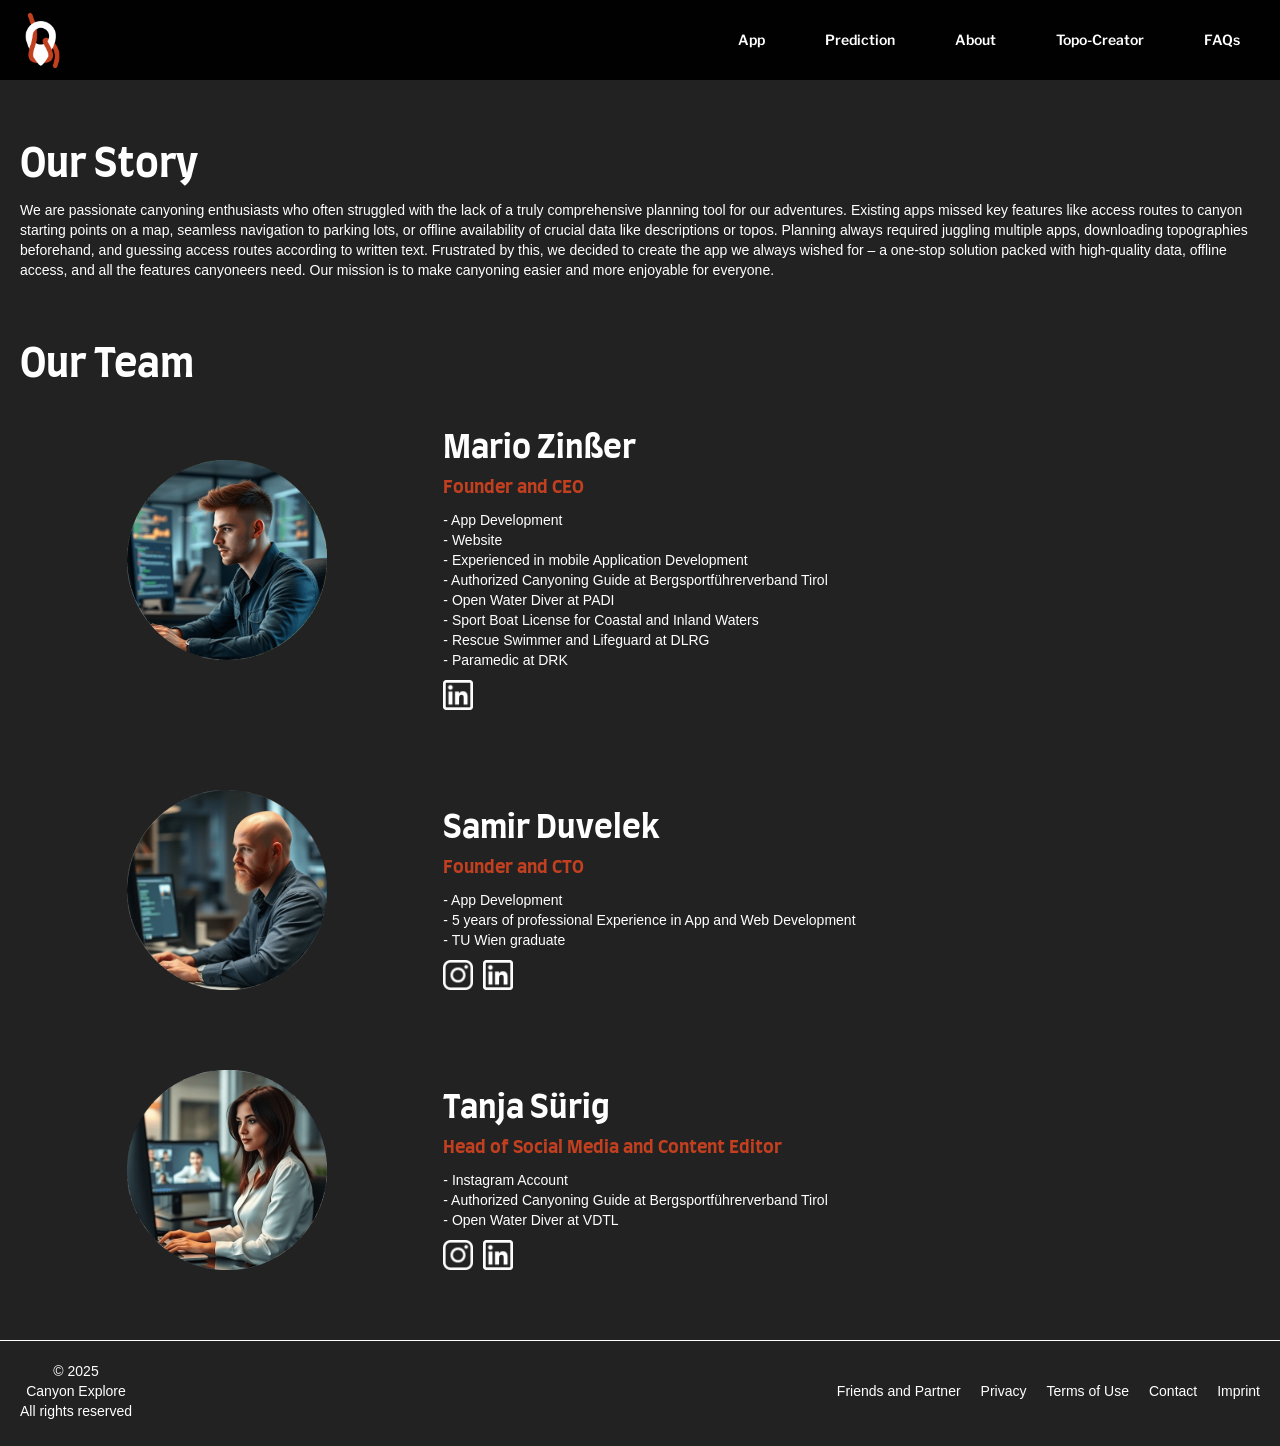
==== commit 32464fcc: "feat: kobelache prediction" ====
--- a/about/index.html
+++ b/about/index.html
@@ -1,2 +1,64 @@
-<!DOCTYPE html><html lang="en" data-wf-domain="www.canyon-explore.com" data-wf-page="65440cc160da2babdf709487" data-wf-site="65351b636047abfdf885dafb"><head><meta charset="utf-8"/><title>About</title><meta content="Plan your next canyoning adventure effortlessly! Discover detailed topographies, interactive maps, and essential canyon information all in one app." name="description"/><meta content="About" property="og:title"/><meta content="Plan your next canyoning adventure effortlessly! Discover detailed topographies, interactive maps, and essential canyon information all in one app." property="og:description"/><meta content="About" property="twitter:title"/><meta content="Plan your next canyoning adventure effortlessly! Discover detailed topographies, interactive maps, and essential canyon information all in one app." property="twitter:description"/><meta property="og:type" content="website"/><meta content="summary_large_image" name="twitter:card"/><meta content="width=device-width, initial-scale=1" name="viewport"/><link href="../assets/css/site.css" rel="stylesheet" type="text/css"/><link href="../assets/logos/677d293c46899a7c3271af0a_Canyon-Explore_Logo_light_blackBack_32.png" rel="shortcut icon" type="image/x-icon"/><link href="../assets/logos/677d293f7320017c57e8f703_Canyon-Explore_Logo_light_blackBack_256.png" rel="apple-touch-icon"/>
-</head><body class="body-2"><div data-collapse="all" data-animation="default" data-duration="400" data-easing="ease-out" data-easing2="ease-out" role="banner" class="navigation w-nav"><div class="div-nav-bar"><div class="div-nav-logo"><div class="div-logo"><a href="/" class="link-logo w-inline-block"><img src="../assets/logos/67701f892122796ef4009e57_Canyon-Explore_Logo_light_noBack.png" loading="lazy" sizes="(max-width: 2480px) 100vw, 2480px" srcset="../assets/logos/67701f892122796ef4009e57_Canyon-Explore_Logo_light_noBack-p-500.png 500w, ../assets/logos/67701f892122796ef4009e57_Canyon-Explore_Logo_light_noBack-p-800.png 800w, ../assets/logos/67701f892122796ef4009e57_Canyon-Explore_Logo_light_noBack-p-1080.png 1080w, ../assets/logos/67701f892122796ef4009e57_Canyon-Explore_Logo_light_noBack-p-1600.png 1600w, ../assets/logos/67701f892122796ef4009e57_Canyon-Explore_Logo_light_noBack-p-2000.png 2000w, ../assets/logos/67701f892122796ef4009e57_Canyon-Explore_Logo_light_noBack.png 2480w" alt="canyon explore logo" class="image-logo"/></a></div></div><div class="div-nav-menubar"><a href="/" class="nav-link w-inline-block"><div class="text-block-nav">App</div></a><a href="/about" aria-current="page" class="nav-link w-inline-block w--current"><div class="text-block-nav">About</div></a><a href="https://topo-creator.canyon-explore.com/" target="_blank" class="nav-link w-inline-block"><div class="text-block-nav">Topo-Creator</div></a><a href="/faqs" class="nav-link w-inline-block"><div class="text-block-nav">FAQs</div></a></div></div><div data-w-id="5064131c-6b98-7886-200a-78e02615dc3b" class="div-nav-background"></div></div><section class="section-11"><h1 class="heading-9">Our Story</h1><p>We are passionate canyoning enthusiasts who often struggled with the lack of a truly comprehensive planning tool for our adventures. Existing apps missed key features like access routes to canyon starting points on a map, seamless navigation to parking lots, or offline availability of crucial data like descriptions or topos. Planning always required juggling multiple apps, downloading topographies beforehand, and guessing access routes according to written text. Frustrated by this, we decided to create the app we always wished for – a one-stop solution packed with high-quality data, offline access, and all the features canyoneers need. Our mission is to make canyoning easier and more enjoyable for everyone.</p></section><section class="section-9"><h1 class="heading-8">Our Team</h1></section><section class="section-10"><div class="div-block-19"><div class="columns-6 w-row"><div class="column-5 w-col w-col-4"><div class="div-block-17"><img src="../assets/images/677401cbb4c306c65fcf4782_mario_office.png" loading="lazy" sizes="(max-width: 479px) 96vw, (max-width: 767px) 97vw, (max-width: 991px) 31vw, (max-width: 1279px) 32vw, 33vw" srcset="../assets/images/677401cbb4c306c65fcf4782_mario_office-p-500.png 500w, ../assets/images/677401cbb4c306c65fcf4782_mario_office-p-800.png 800w, ../assets/images/677401cbb4c306c65fcf4782_mario_office.png 1024w" alt="mario office" class="image-20"/><img src="../assets/images/6771bc56de847249fac8bb61_mario_canyoning.png" loading="lazy" sizes="(max-width: 479px) 96vw, (max-width: 767px) 97vw, (max-width: 991px) 31vw, (max-width: 1279px) 32vw, 33vw" srcset="../assets/images/6771bc56de847249fac8bb61_mario_canyoning-p-500.png 500w, ../assets/images/6771bc56de847249fac8bb61_mario_canyoning-p-800.png 800w, ../assets/images/6771bc56de847249fac8bb61_mario_canyoning.png 1024w" alt="mario can" class="image-21"/></div></div><div class="w-col w-col-8"><h2 class="heading-11">Mario Zinßer</h2><h4 class="heading-14">Founder and CEO</h4><p>- App Development<br/>- Website<br/>- Experienced in mobile Application Development<br/>- Authorized Canyoning Guide at Bergsportführerverband Tirol<br/>- Open Water Diver at PADI<br/>- Sport Boat License for Coastal and Inland Waters<br/>- Rescue Swimmer and Lifeguard at DLRG<br/>- Paramedic at DRK</p><div class="div-block-18"><a href="https://www.linkedin.com/in/mario-zinsser/" target="_blank" class="w-inline-block"><img src="../assets/icons/677d2c56745a3816a3869003_linkedin.png" loading="lazy" alt="linkedin icon" class="image-22"/></a></div></div></div></div><div class="div-block-19"><div class="columns-6 w-row"><div class="column-5 w-col w-col-4"><div class="div-block-17"><img src="../assets/images/677401cbf8ae43c6a2ff76d9_samir_office.png" loading="lazy" sizes="(max-width: 479px) 96vw, (max-width: 767px) 97vw, (max-width: 991px) 31vw, (max-width: 1279px) 32vw, 33vw" srcset="../assets/images/677401cbf8ae43c6a2ff76d9_samir_office-p-500.png 500w, ../assets/images/677401cbf8ae43c6a2ff76d9_samir_office-p-800.png 800w, ../assets/images/677401cbf8ae43c6a2ff76d9_samir_office.png 1024w" alt="samir office" class="image-20"/><img src="../assets/images/6771bc5591f3f9852c69ddff_samir_canyoning.png" loading="lazy" sizes="(max-width: 479px) 96vw, (max-width: 767px) 97vw, (max-width: 991px) 31vw, (max-width: 1279px) 32vw, 33vw" srcset="../assets/images/6771bc5591f3f9852c69ddff_samir_canyoning-p-500.png 500w, ../assets/images/6771bc5591f3f9852c69ddff_samir_canyoning-p-800.png 800w, ../assets/images/6771bc5591f3f9852c69ddff_samir_canyoning.png 1024w" alt="samir can" class="image-21"/></div></div><div class="w-col w-col-8"><h2 class="heading-11">Samir Duvelek</h2><h4 class="heading-14">Founder and CTO</h4><p>- App Development<br/>- 5 years of professional Experience in App and Web Development<br/>- ⁠TU Wien graduate</p><div class="div-block-18"><a href="https://www.instagram.com" target="_blank" class="w-inline-block"><img src="../assets/icons/677d2c56225ca322fa68c792_insta.png" loading="lazy" alt="insta icon" class="image-23"/></a><a href="https://www.linkedin.com" target="_blank" class="w-inline-block"><img src="../assets/icons/677d2c56745a3816a3869003_linkedin.png" loading="lazy" alt="linkedin icon" class="image-22"/></a></div></div></div></div><div class="div-block-19"><div class="columns-6 w-row"><div class="column-5 w-col w-col-4"><div class="div-block-17"><img src="../assets/images/677401cb160207547bcafa12_tata_office.png" loading="lazy" sizes="(max-width: 479px) 96vw, (max-width: 767px) 97vw, (max-width: 991px) 31vw, (max-width: 1279px) 32vw, 33vw" srcset="../assets/images/677401cb160207547bcafa12_tata_office-p-500.png 500w, ../assets/images/677401cb160207547bcafa12_tata_office-p-800.png 800w, ../assets/images/677401cb160207547bcafa12_tata_office.png 1024w" alt="tata office" class="image-20"/><img src="../assets/images/6772f668ad59527c275caa33_tata_canyoning.png" loading="lazy" sizes="(max-width: 479px) 96vw, (max-width: 767px) 97vw, (max-width: 991px) 31vw, (max-width: 1279px) 32vw, 33vw" srcset="../assets/images/6772f668ad59527c275caa33_tata_canyoning-p-500.png 500w, ../assets/images/6772f668ad59527c275caa33_tata_canyoning-p-800.png 800w, ../assets/images/6772f668ad59527c275caa33_tata_canyoning.png 1024w" alt="tata can" class="image-21"/></div></div><div class="w-col w-col-8"><h2 class="heading-11">Tanja Sürig</h2><h4 class="heading-14">Head of Social Media and Content Editor</h4><p>- Instagram Account<br/>- Authorized Canyoning Guide at Bergsportführerverband Tirol<br/>- Open Water Diver at VDTL</p><div class="div-block-18"><a href="https://www.instagram.com/tata.srg" target="_blank" class="w-inline-block"><img src="../assets/icons/677d2c56225ca322fa68c792_insta.png" loading="lazy" alt="insta icon" class="image-23"/></a><a href="https://www.linkedin.com/in/tanja-s%C3%BCrig-2903/" target="_blank" class="w-inline-block"><img src="../assets/icons/677d2c56745a3816a3869003_linkedin.png" loading="lazy" alt="linkedin icon" class="image-22"/></a></div></div></div></div></section><div class="footer"><div class="div-block-16"></div><div class="div-footer-container"><div class="div-footer-logo"><div class="text-block-5">© 2025<br/>Canyon Explore<br/>All rights reserved</div></div><div class="div-footer-imprint"><a href="/friends-and-partner" class="link-text-footer">Friends and Partner</a><a href="/privacy" class="link-text-footer">Privacy</a><a href="/terms-of-use" class="link-text-footer">Terms of Use</a><a href="/contact" class="link-text-footer">Contact</a><a href="/imprint" class="link-text-footer">Imprint</a></div></div></div><script src="../assets/js/site.js" defer></script></body></html>+<!DOCTYPE html>
+<html lang="en" data-wf-domain="www.canyon-explore.com" data-wf-page="65440cc160da2babdf709487" data-wf-site="65351b636047abfdf885dafb"><head>
+    <meta charset="utf-8"/>
+    <title>About</title>
+    <meta content="Plan your next canyoning adventure effortlessly! Discover detailed topographies, interactive maps, and essential canyon information all in one app." name="description"/>
+    <meta content="About" property="og:title"/>
+    <meta content="Plan your next canyoning adventure effortlessly! Discover detailed topographies, interactive maps, and essential canyon information all in one app." property="og:description"/>
+    <meta content="About" property="twitter:title"/>
+    <meta content="Plan your next canyoning adventure effortlessly! Discover detailed topographies, interactive maps, and essential canyon information all in one app." property="twitter:description"/>
+    <meta property="og:type" content="website"/>
+    <meta content="summary_large_image" name="twitter:card"/>
+    <meta content="width=device-width, initial-scale=1" name="viewport"/>
+    <link href="../assets/css/site.css?v=20260331-headerfix" rel="stylesheet" type="text/css"/>
+    <link href="../assets/logos/677d293c46899a7c3271af0a_Canyon-Explore_Logo_light_blackBack_32.png" rel="shortcut icon" type="image/x-icon"/>
+    <link href="../assets/logos/677d293f7320017c57e8f703_Canyon-Explore_Logo_light_blackBack_256.png" rel="apple-touch-icon"/>
+</head>
+<body class="body-2">
+    <div data-collapse="all" data-animation="default" data-duration="400" data-easing="ease-out" data-easing2="ease-out" role="banner" class="navigation w-nav">
+        <div class="div-nav-bar">
+            <div class="div-nav-logo">
+                <div class="div-logo">
+                    <a href="/" class="link-logo w-inline-block">
+                        <img src="../assets/logos/67701f892122796ef4009e57_Canyon-Explore_Logo_light_noBack.png" loading="lazy" sizes="(max-width: 2480px) 100vw, 2480px" srcset="../assets/logos/67701f892122796ef4009e57_Canyon-Explore_Logo_light_noBack-p-500.png 500w, ../assets/logos/67701f892122796ef4009e57_Canyon-Explore_Logo_light_noBack-p-800.png 800w, ../assets/logos/67701f892122796ef4009e57_Canyon-Explore_Logo_light_noBack-p-1080.png 1080w, ../assets/logos/67701f892122796ef4009e57_Canyon-Explore_Logo_light_noBack-p-1600.png 1600w, ../assets/logos/67701f892122796ef4009e57_Canyon-Explore_Logo_light_noBack-p-2000.png 2000w, ../assets/logos/67701f892122796ef4009e57_Canyon-Explore_Logo_light_noBack.png 2480w" alt="canyon explore logo" class="image-logo"/></a>
+                    </div>
+                </div>
+                <div class="div-nav-menubar">
+                    <a href="/" class="nav-link w-inline-block">
+                        <div class="text-block-nav">App
+                        </div>
+                    </a>
+                    <a href="/kobelache-prediction" class="nav-link w-inline-block">
+                        <div class="text-block-nav">Prediction
+                        </div>
+                    </a>
+                    <a href="/about" aria-current="page" class="nav-link w-inline-block w--current">
+                        <div class="text-block-nav">About
+                        </div>
+                    </a>
+                    <a href="https://topo-creator.canyon-explore.com/" target="_blank" class="nav-link w-inline-block">
+                        <div class="text-block-nav">Topo-Creator
+                        </div>
+                    </a>
+                    <a href="/faqs" class="nav-link w-inline-block">
+                        <div class="text-block-nav">FAQs
+                        </div>
+                    </a>
+                </div>
+            </div>
+            <div data-w-id="5064131c-6b98-7886-200a-78e02615dc3b" class="div-nav-background">
+            </div>
+        </div>
+        <section class="section-11">
+            <h1 class="heading-9">Our Story</h1>
+            <p>We are passionate canyoning enthusiasts who often struggled with the lack of a truly comprehensive planning tool for our adventures. Existing apps missed key features like access routes to canyon starting points on a map, seamless navigation to parking lots, or offline availability of crucial data like descriptions or topos. Planning always required juggling multiple apps, downloading topographies beforehand, and guessing access routes according to written text. Frustrated by this, we decided to create the app we always wished for – a one-stop solution packed with high-quality data, offline access, and all the features canyoneers need. Our mission is to make canyoning easier and more enjoyable for everyone.</p>
+        </section>
+        <section class="section-9">
+            <h1 class="heading-8">Our Team</h1>
+        </section>
+        <section class="section-10">
+            <div class="div-block-19">
+                <div class="columns-6 w-row">
+                    <div class="column-5 w-col w-col-4">
+                        <div class="div-block-17">
+                            <img src="../assets/images/677401cbb4c306c65fcf4782_mario_office.png" loading="lazy" sizes="(max-width: 479px) 96vw, (max-width: 767px) 97vw, (max-width: 991px) 31vw, (max-width: 1279px) 32vw, 33vw" srcset="../assets/images/677401cbb4c306c65fcf4782_mario_office-p-500.png 500w, ../assets/images/677401cbb4c306c65fcf4782_mario_office-p-800.png 800w, ../assets/images/677401cbb4c306c65fcf4782_mario_office.png 1024w" alt="mario office" class="image-20"/><img src="../assets/images/6771bc56de847249fac8bb61_mario_canyoning.png" loading="lazy" sizes="(max-width: 479px) 96vw, (max-width: 767px) 97vw, (max-width: 991px) 31vw, (max-width: 1279px) 32vw, 33vw" srcset="../assets/images/6771bc56de847249fac8bb61_mario_canyoning-p-500.png 500w, ../assets/images/6771bc56de847249fac8bb61_mario_canyoning-p-800.png 800w, ../assets/images/6771bc56de847249fac8bb61_mario_canyoning.png 1024w" alt="mario can" class="image-21"/></div></div><div class="w-col w-col-8"><h2 class="heading-11">Mario Zinßer</h2><h4 class="heading-14">Founder and CEO</h4><p>- App Development<br/>- Website<br/>- Experienced in mobile Application Development<br/>- Authorized Canyoning Guide at Bergsportführerverband Tirol<br/>- Open Water Diver at PADI<br/>- Sport Boat License for Coastal and Inland Waters<br/>- Rescue Swimmer and Lifeguard at DLRG<br/>- Paramedic at DRK</p><div class="div-block-18"><a href="https://www.linkedin.com/in/mario-zinsser/" target="_blank" class="w-inline-block"><img src="../assets/icons/677d2c56745a3816a3869003_linkedin.png" loading="lazy" alt="linkedin icon" class="image-22"/></a></div></div></div></div><div class="div-block-19"><div class="columns-6 w-row"><div class="column-5 w-col w-col-4"><div class="div-block-17"><img src="../assets/images/677401cbf8ae43c6a2ff76d9_samir_office.png" loading="lazy" sizes="(max-width: 479px) 96vw, (max-width: 767px) 97vw, (max-width: 991px) 31vw, (max-width: 1279px) 32vw, 33vw" srcset="../assets/images/677401cbf8ae43c6a2ff76d9_samir_office-p-500.png 500w, ../assets/images/677401cbf8ae43c6a2ff76d9_samir_office-p-800.png 800w, ../assets/images/677401cbf8ae43c6a2ff76d9_samir_office.png 1024w" alt="samir office" class="image-20"/><img src="../assets/images/6771bc5591f3f9852c69ddff_samir_canyoning.png" loading="lazy" sizes="(max-width: 479px) 96vw, (max-width: 767px) 97vw, (max-width: 991px) 31vw, (max-width: 1279px) 32vw, 33vw" srcset="../assets/images/6771bc5591f3f9852c69ddff_samir_canyoning-p-500.png 500w, ../assets/images/6771bc5591f3f9852c69ddff_samir_canyoning-p-800.png 800w, ../assets/images/6771bc5591f3f9852c69ddff_samir_canyoning.png 1024w" alt="samir can" class="image-21"/></div></div><div class="w-col w-col-8"><h2 class="heading-11">Samir Duvelek</h2><h4 class="heading-14">Founder and CTO</h4><p>- App Development<br/>- 5 years of professional Experience in App and Web Development<br/>- ⁠TU Wien graduate</p><div class="div-block-18"><a href="https://www.instagram.com" target="_blank" class="w-inline-block"><img src="../assets/icons/677d2c56225ca322fa68c792_insta.png" loading="lazy" alt="insta icon" class="image-23"/></a><a href="https://www.linkedin.com" target="_blank" class="w-inline-block"><img src="../assets/icons/677d2c56745a3816a3869003_linkedin.png" loading="lazy" alt="linkedin icon" class="image-22"/></a></div></div></div></div><div class="div-block-19"><div class="columns-6 w-row"><div class="column-5 w-col w-col-4"><div class="div-block-17"><img src="../assets/images/677401cb160207547bcafa12_tata_office.png" loading="lazy" sizes="(max-width: 479px) 96vw, (max-width: 767px) 97vw, (max-width: 991px) 31vw, (max-width: 1279px) 32vw, 33vw" srcset="../assets/images/677401cb160207547bcafa12_tata_office-p-500.png 500w, ../assets/images/677401cb160207547bcafa12_tata_office-p-800.png 800w, ../assets/images/677401cb160207547bcafa12_tata_office.png 1024w" alt="tata office" class="image-20"/><img src="../assets/images/6772f668ad59527c275caa33_tata_canyoning.png" loading="lazy" sizes="(max-width: 479px) 96vw, (max-width: 767px) 97vw, (max-width: 991px) 31vw, (max-width: 1279px) 32vw, 33vw" srcset="../assets/images/6772f668ad59527c275caa33_tata_canyoning-p-500.png 500w, ../assets/images/6772f668ad59527c275caa33_tata_canyoning-p-800.png 800w, ../assets/images/6772f668ad59527c275caa33_tata_canyoning.png 1024w" alt="tata can" class="image-21"/></div></div><div class="w-col w-col-8"><h2 class="heading-11">Tanja Sürig</h2><h4 class="heading-14">Head of Social Media and Content Editor</h4><p>- Instagram Account<br/>- Authorized Canyoning Guide at Bergsportführerverband Tirol<br/>- Open Water Diver at VDTL</p><div class="div-block-18"><a href="https://www.instagram.com/tata.srg" target="_blank" class="w-inline-block"><img src="../assets/icons/677d2c56225ca322fa68c792_insta.png" loading="lazy" alt="insta icon" class="image-23"/></a><a href="https://www.linkedin.com/in/tanja-s%C3%BCrig-2903/" target="_blank" class="w-inline-block"><img src="../assets/icons/677d2c56745a3816a3869003_linkedin.png" loading="lazy" alt="linkedin icon" class="image-22"/></a></div></div></div></div></section><div class="footer"><div class="div-block-16"></div><div class="div-footer-container"><div class="div-footer-logo"><div class="text-block-5">© 2025<br/>Canyon Explore<br/>All rights reserved</div></div><div class="div-footer-imprint"><a href="/friends-and-partner" class="link-text-footer">Friends and Partner</a><a href="/privacy" class="link-text-footer">Privacy</a><a href="/terms-of-use" class="link-text-footer">Terms of Use</a><a href="/contact" class="link-text-footer">Contact</a><a href="/imprint" class="link-text-footer">Imprint</a></div></div></div><script src="../assets/js/site.js?v=20260331-headerfix" defer></script></body></html>
--- a/assets/css/site.css
+++ b/assets/css/site.css
@@ -4948,6 +4948,17 @@
   display: flex;
 }
 
+.partner-text-link {
+  margin-top: 16px;
+  margin-bottom: 12px;
+  font-weight: 600;
+}
+
+.partner-text-link a {
+  text-decoration: underline;
+  text-underline-offset: 3px;
+}
+
 .div-block-19 {
   grid-column-gap: 0px;
   grid-row-gap: 0px;
@@ -5900,18 +5911,62 @@
 
 @media screen and (max-width: 479px) {
   .navigation {
+    background-color: #000000f2;
+    box-sizing: border-box;
     height: auto;
     min-height: 80px;
+    padding-top: max(8px, env(safe-area-inset-top));
+    padding-right: 4px;
+    padding-bottom: 8px;
+    padding-left: 0;
+    width: 100%;
   }
 
   .div-nav-bar {
-    align-items: flex-start;
-    flex-direction: column;
-    gap: 12px;
-    padding: 10px 0;
+    align-items: center;
+    box-sizing: border-box;
+    flex-direction: row;
+    gap: 4px;
+    height: auto;
+    justify-content: space-between;
+    min-height: 0;
+    padding: 0;
+    position: relative;
+    inset: auto;
+    width: 100%;
+  }
+
+  .div-nav-logo {
+    flex: 0 0 auto;
+    height: 52px;
+    margin-left: 8px;
+    width: 52px;
   }
 
   .div-nav-menubar {
+    display: flex;
+    flex: 1 1 auto;
+    flex-wrap: nowrap;
+    align-items: center;
+    justify-content: space-between;
+    min-width: 0;
     margin-right: 0;
-  }
-}
+    padding-left: 0;
+    padding-right: 2px;
+  }
+
+  .nav-link {
+    font-size: 11px;
+    line-height: 16px;
+    white-space: nowrap;
+  }
+
+  .text-block-nav {
+    padding-left: 3px;
+    padding-right: 3px;
+  }
+
+  .div-nav-background {
+    display: none;
+  }
+}
